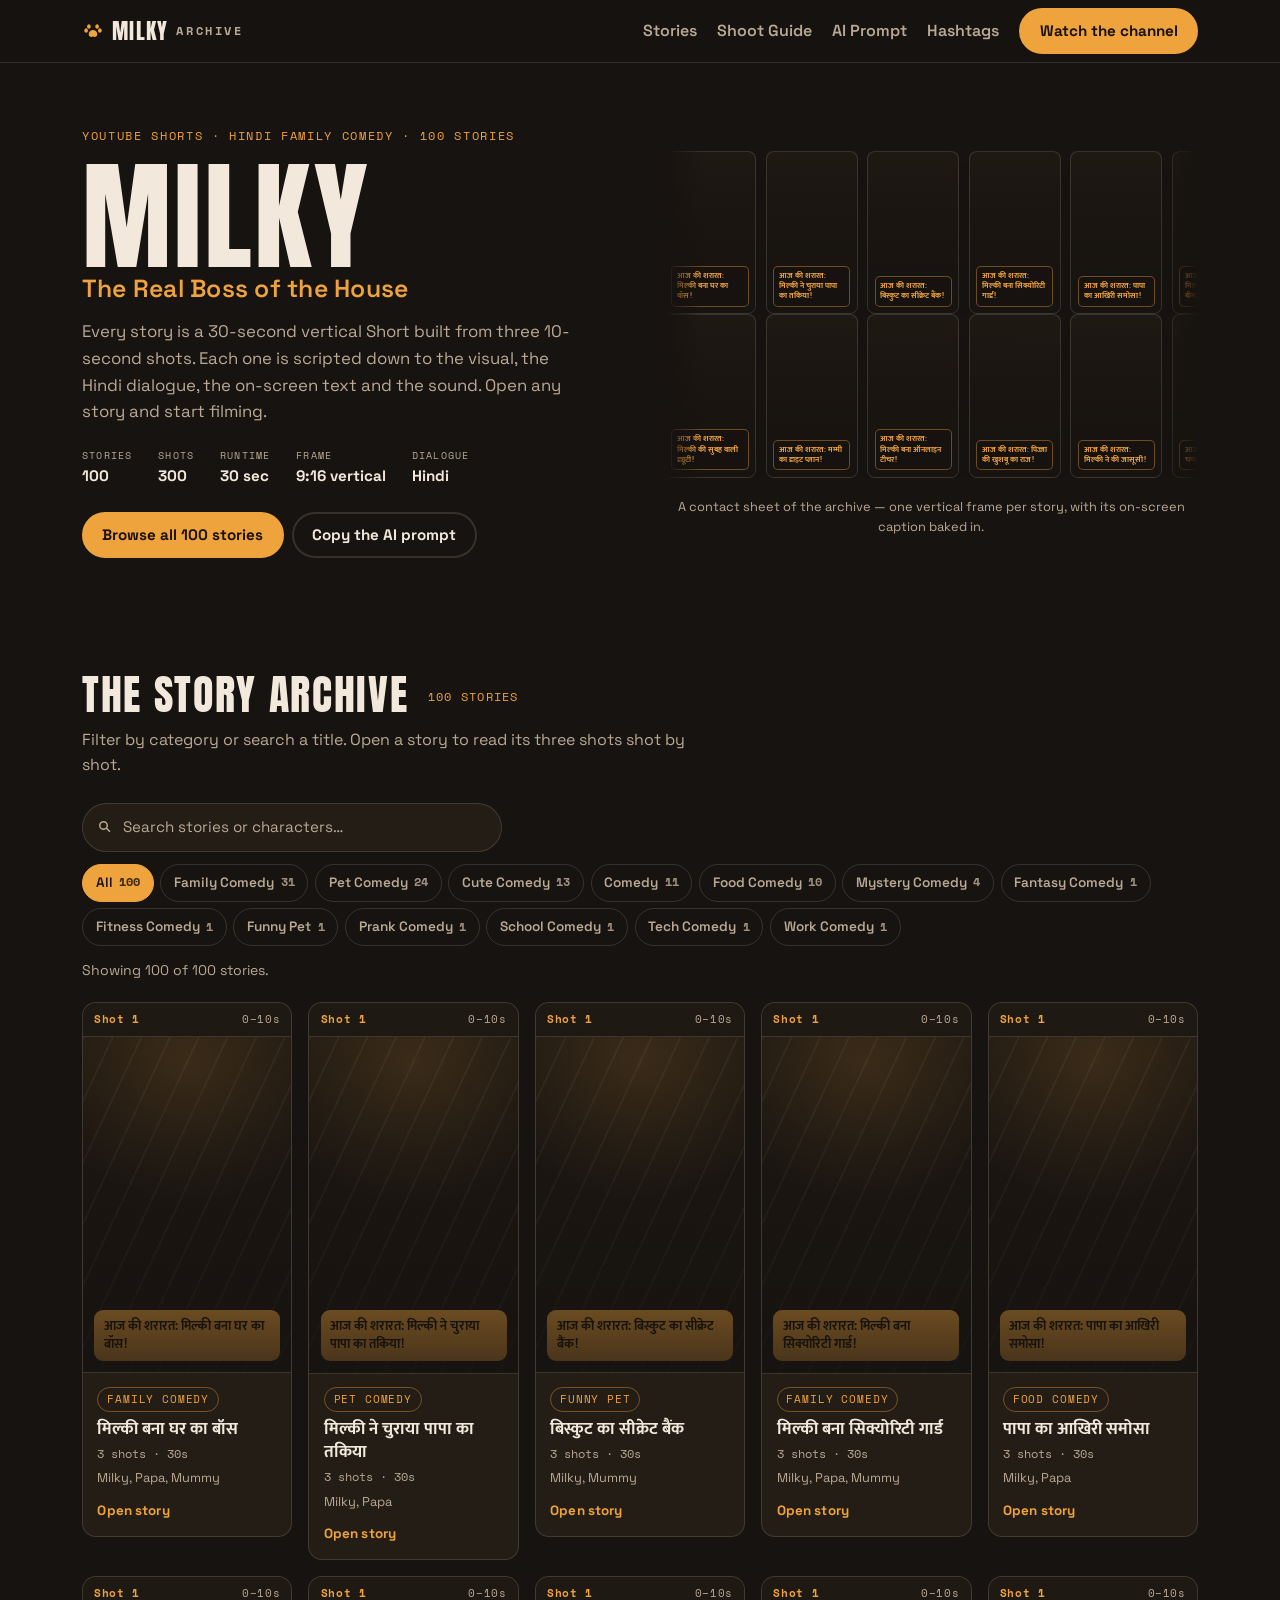
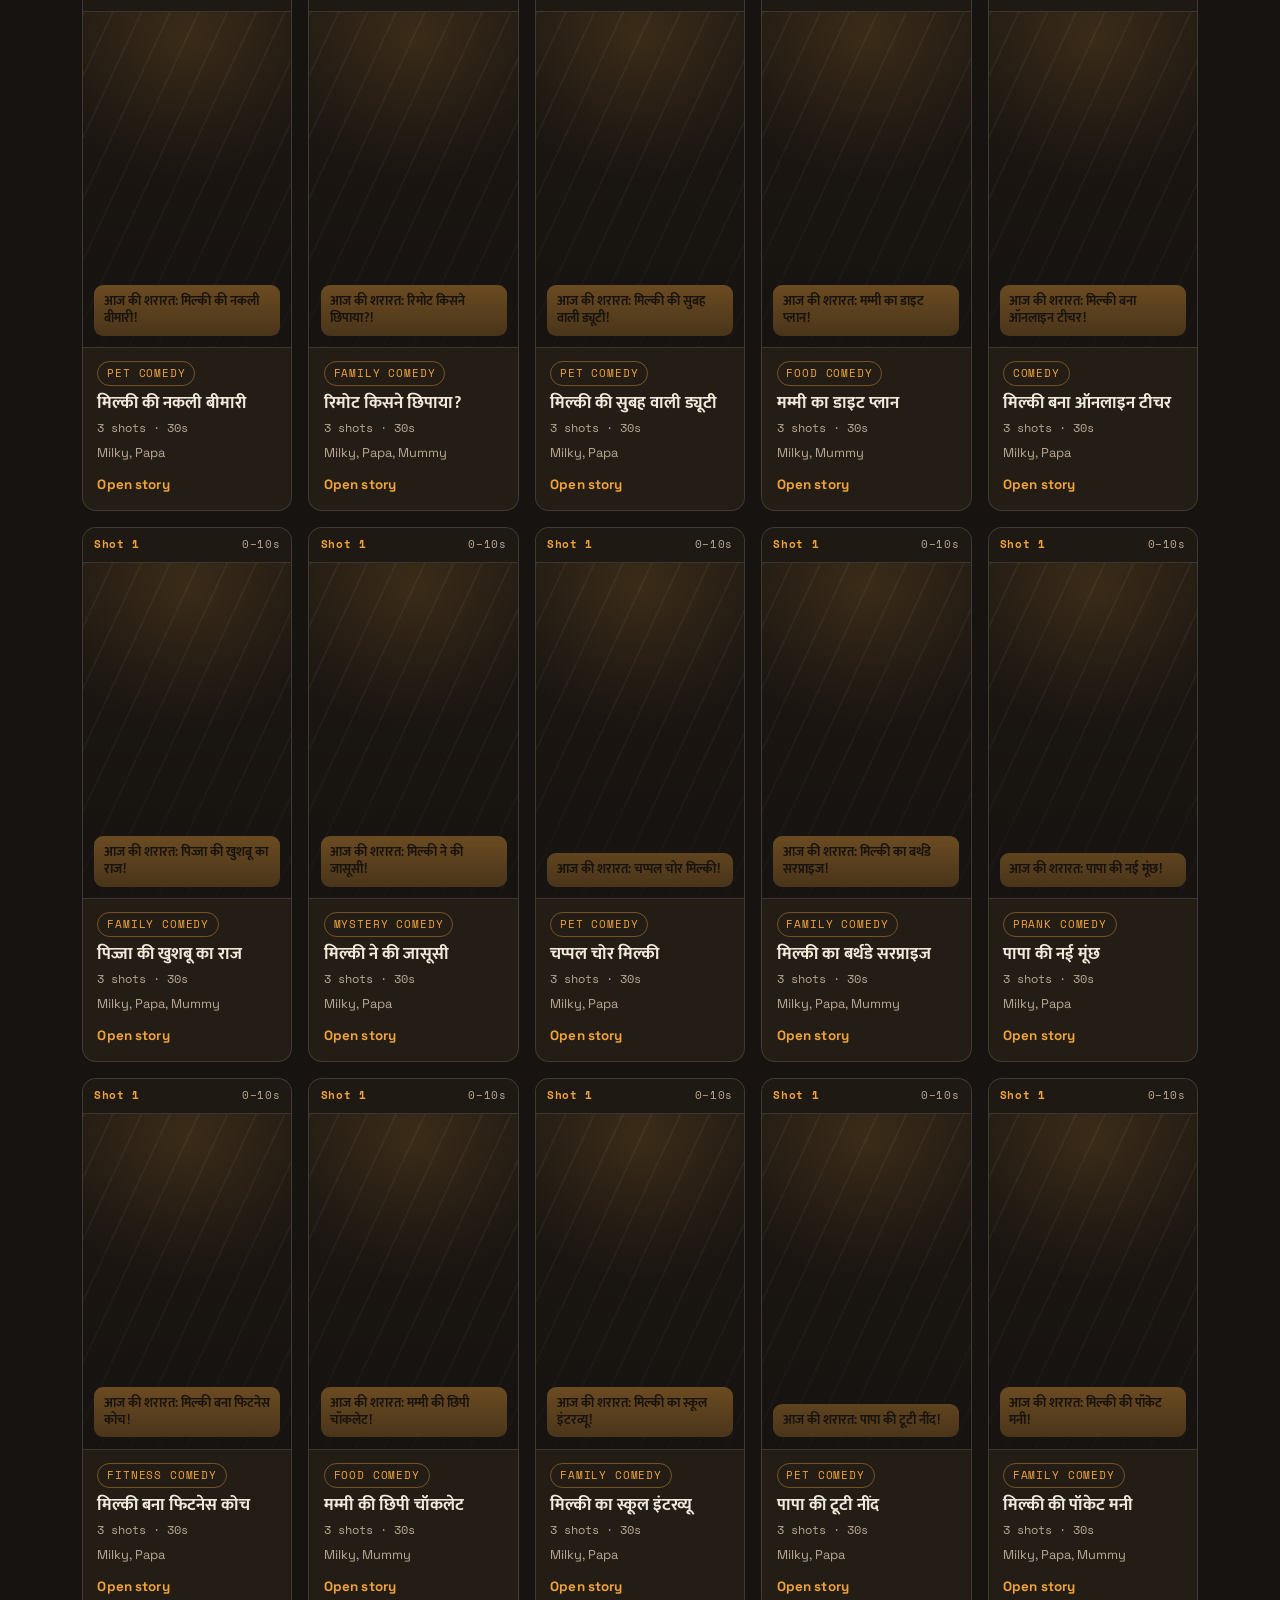
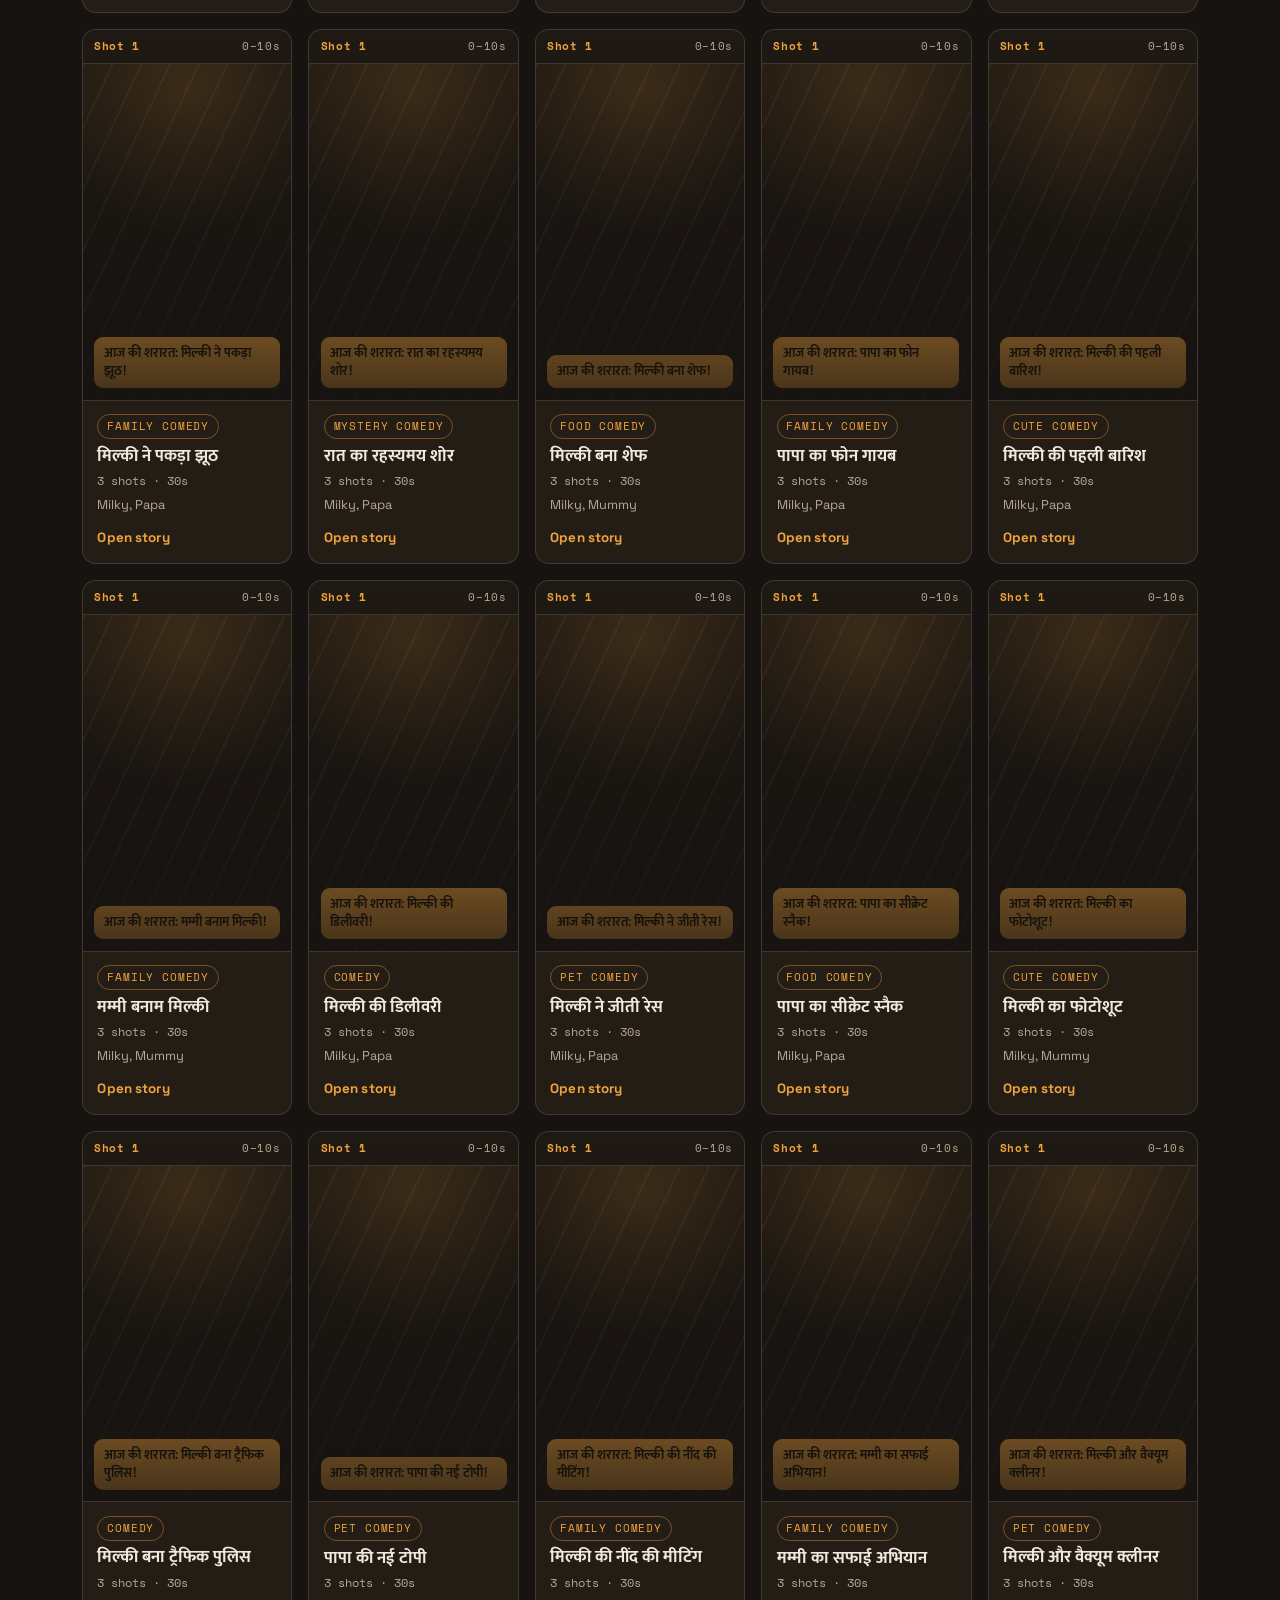
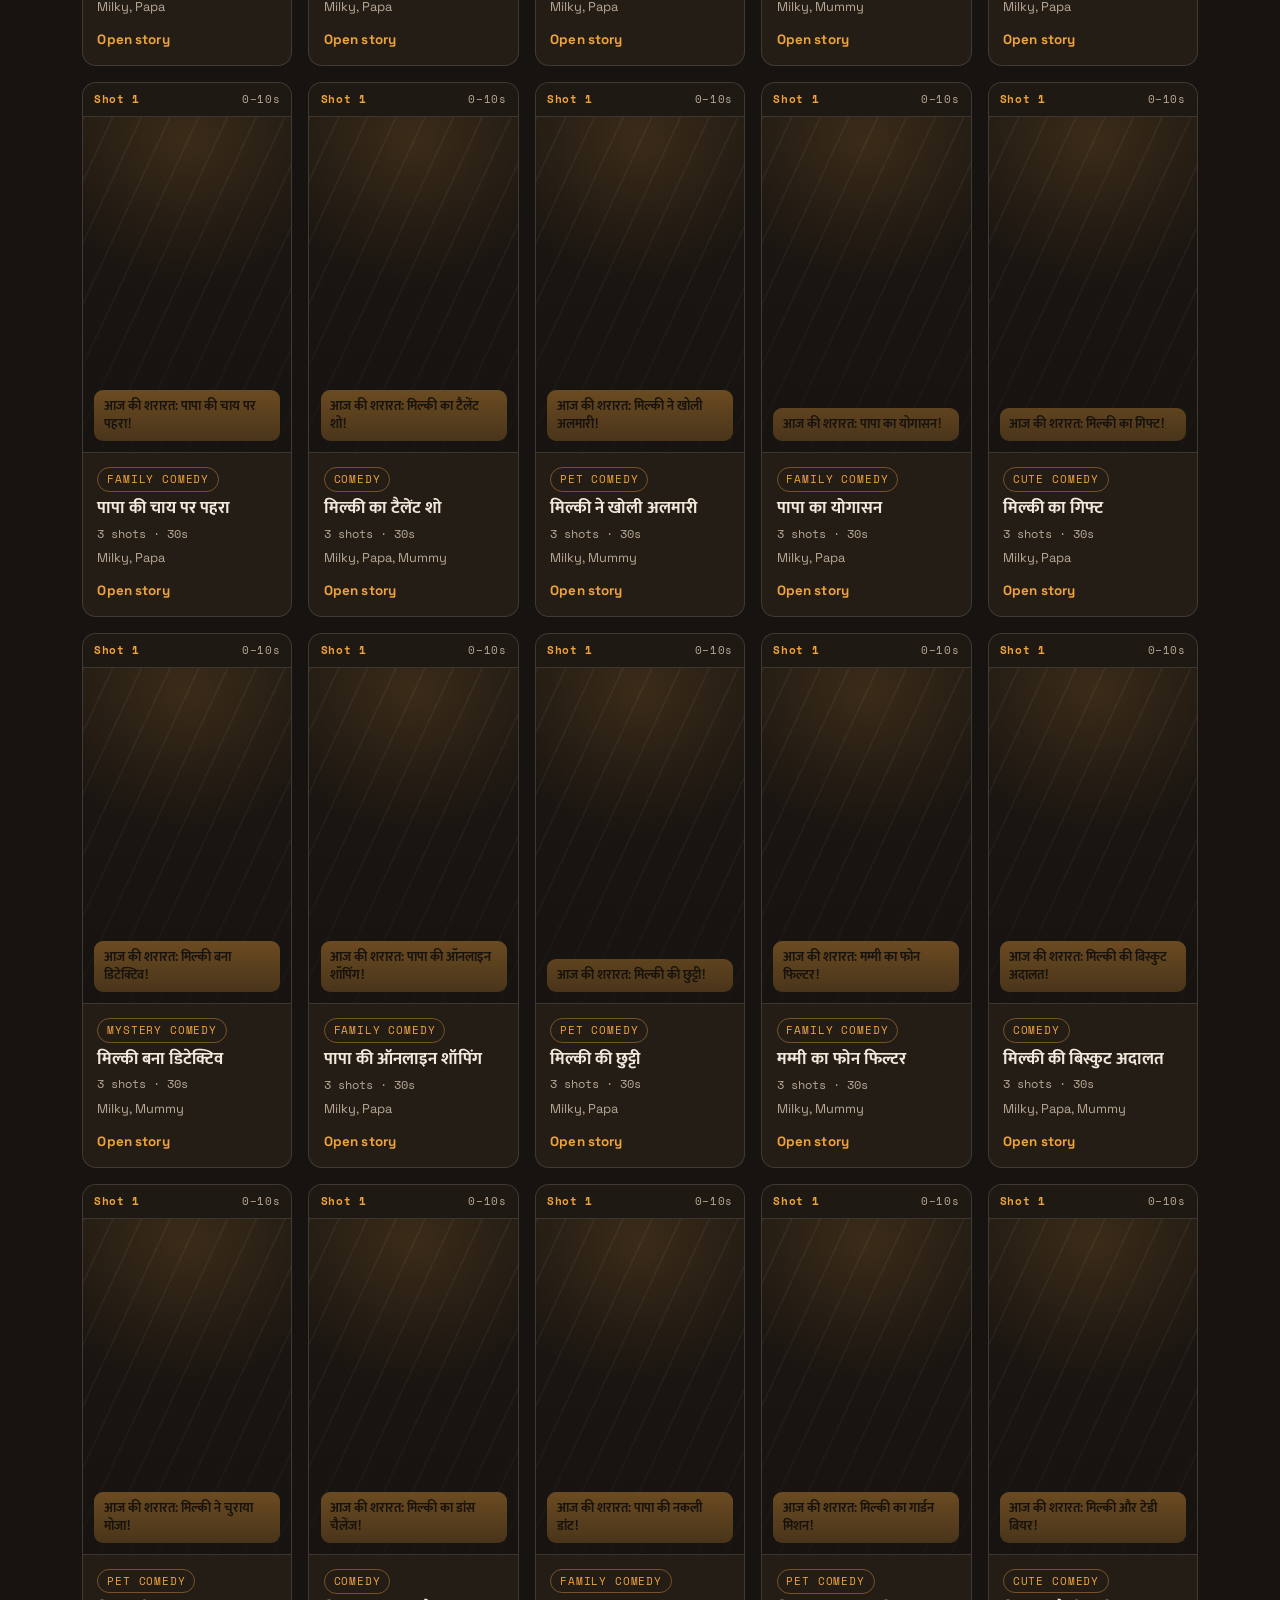
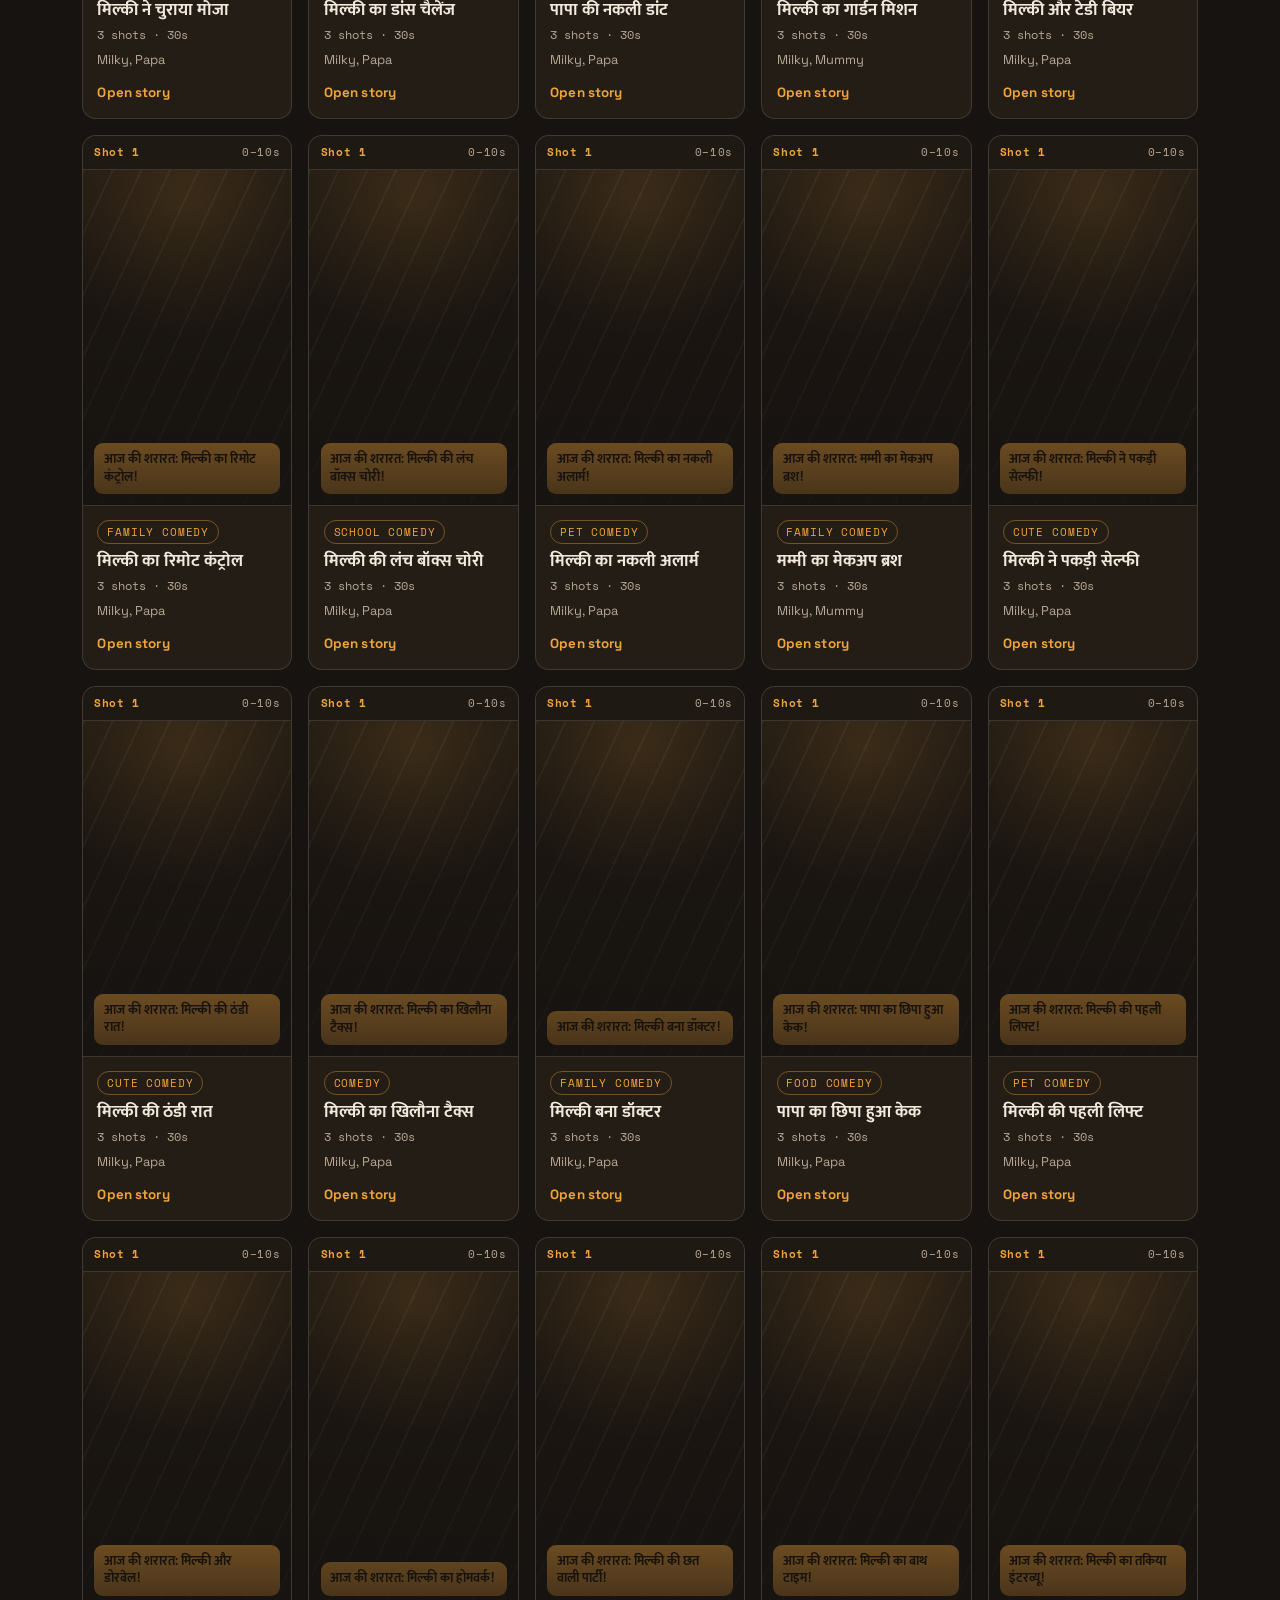
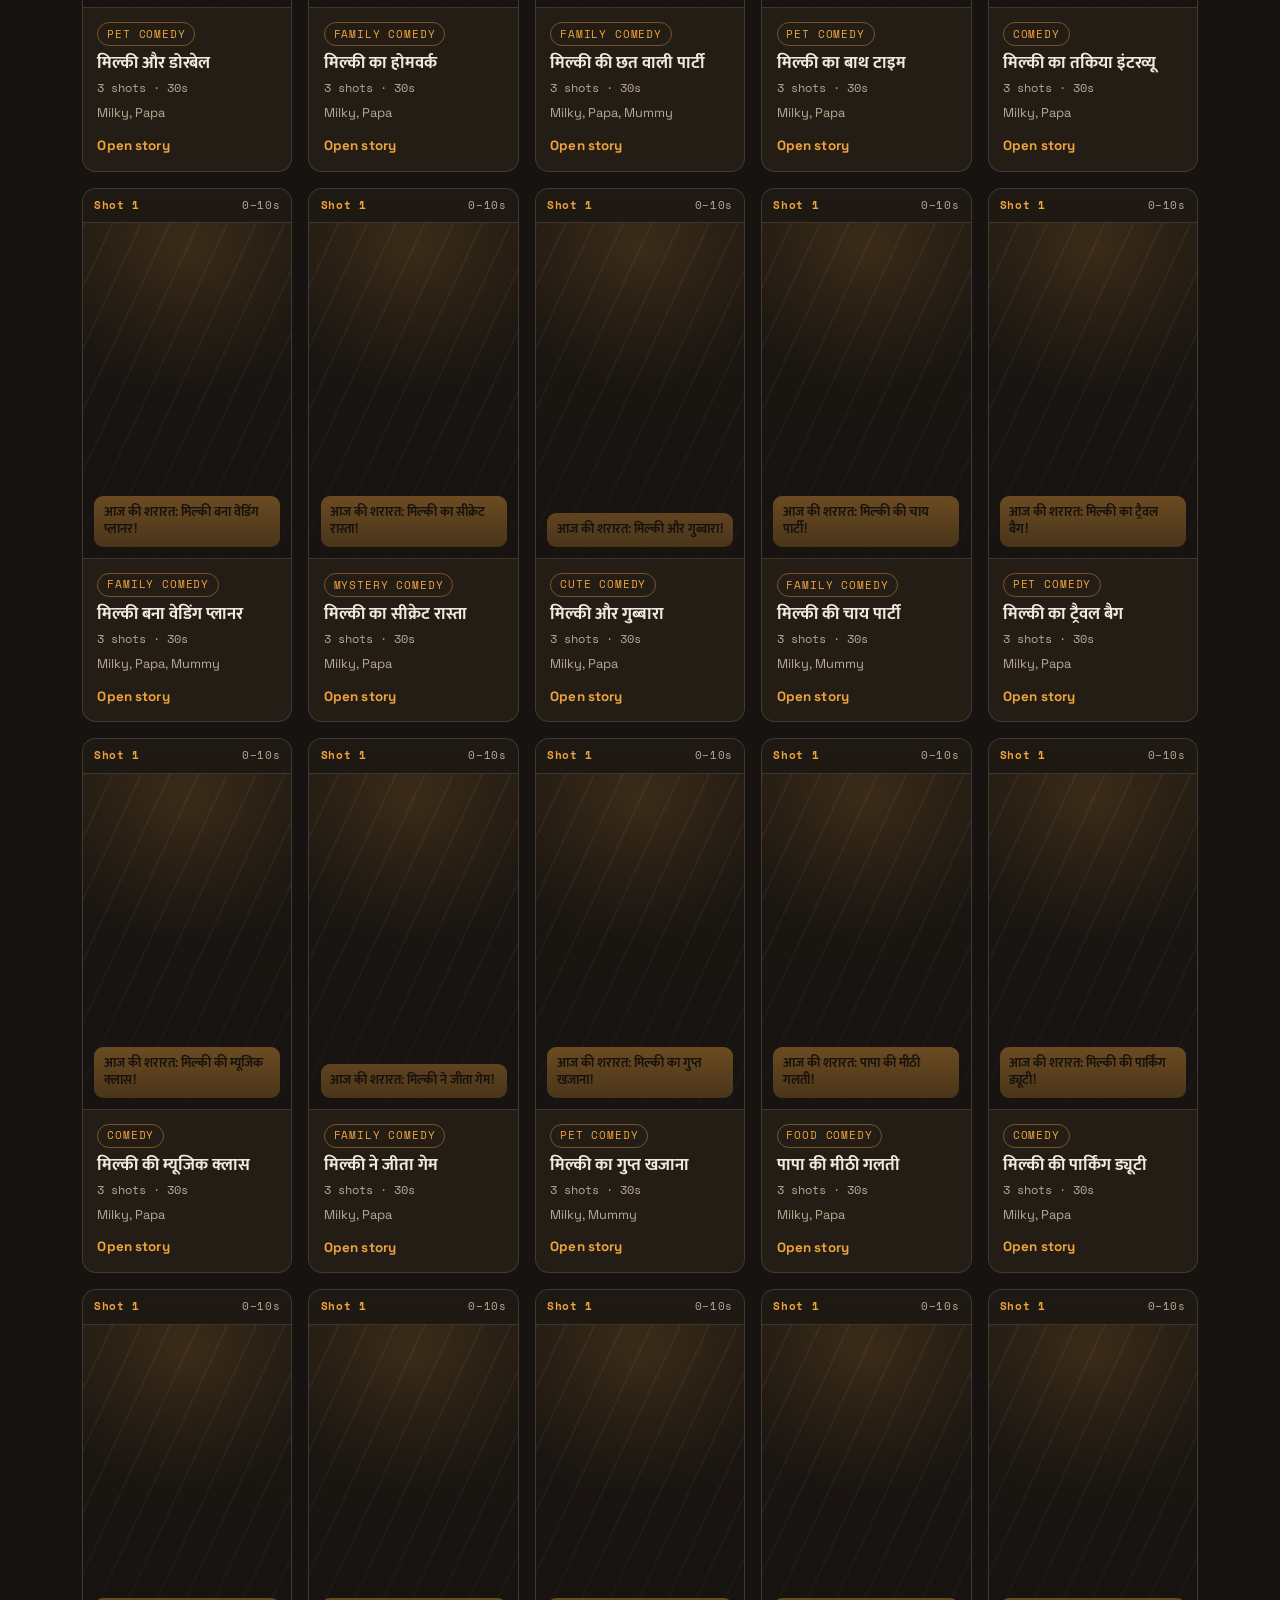
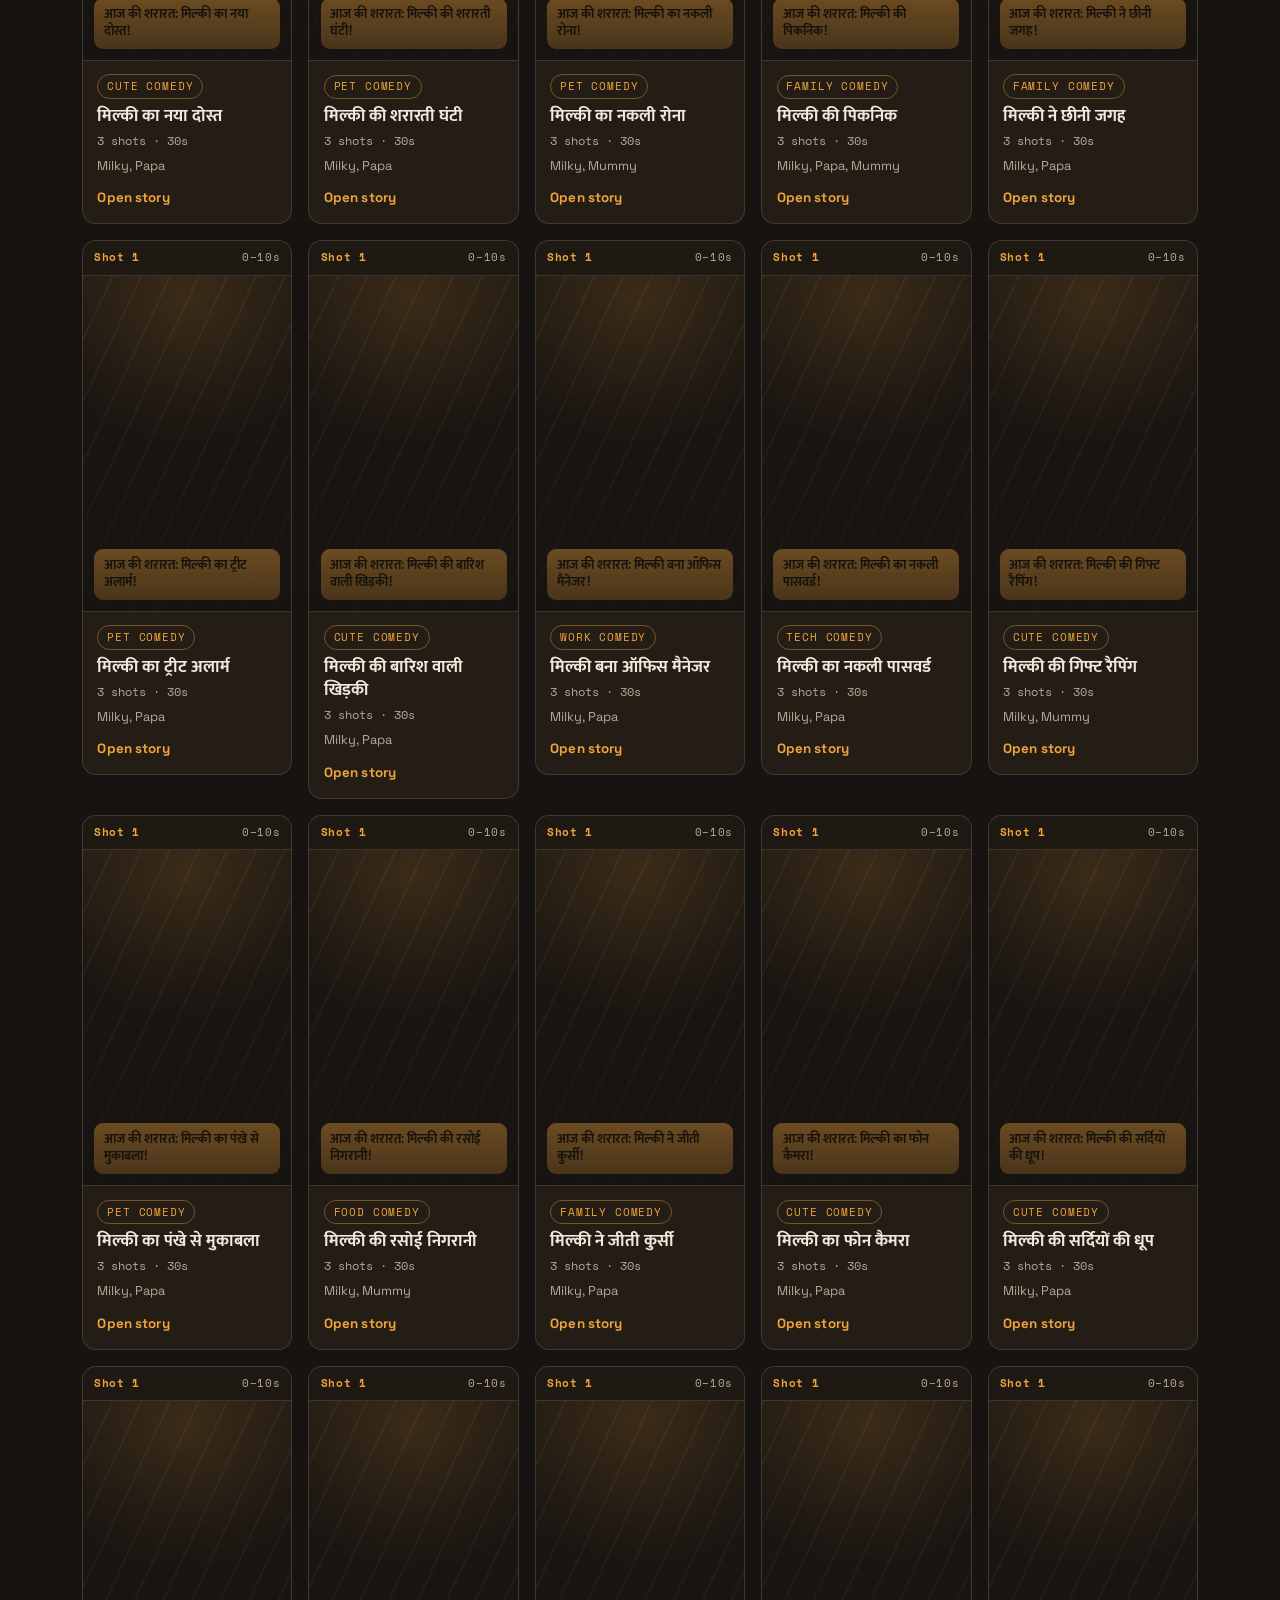
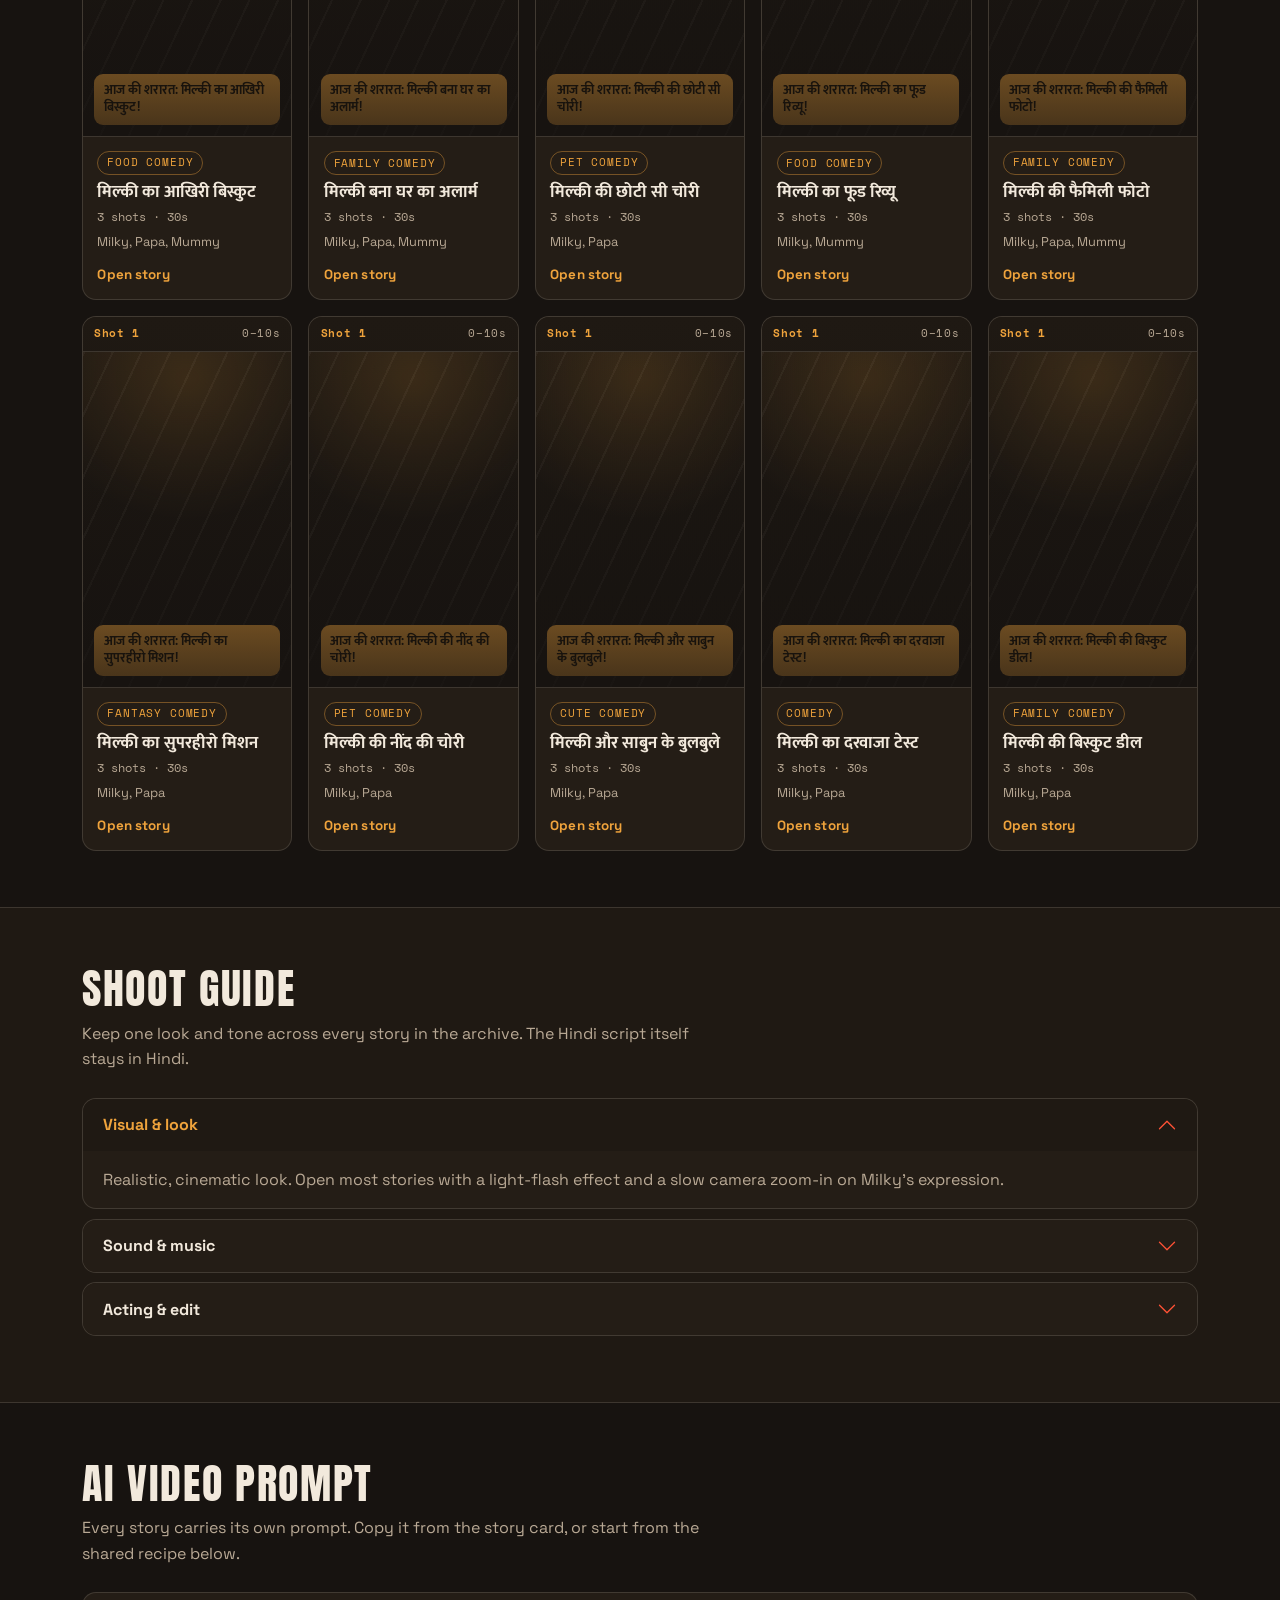
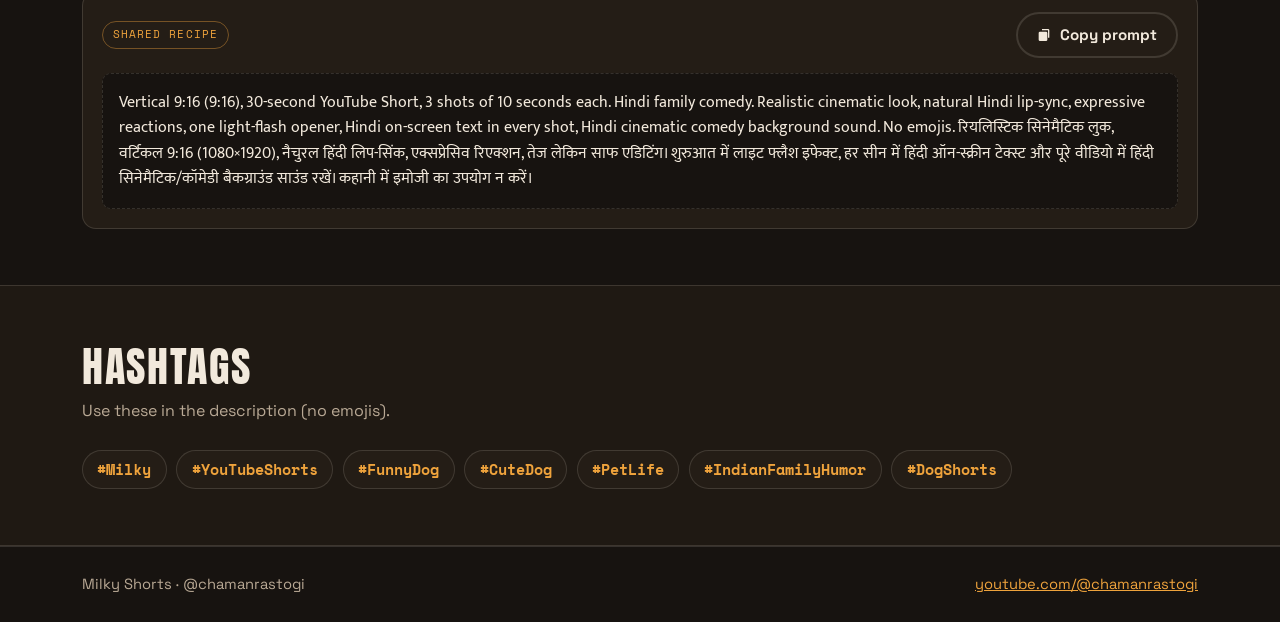
==== index.html @ 0f777126 "start project" ====
<!doctype html>
<html lang="en" data-bs-theme="dark">
<head>
  <meta charset="utf-8">
  <meta name="viewport" content="width=device-width, initial-scale=1">
  <title>Milky — 100 Story Archive | Milky YouTube Shorts</title>
  <meta name="description" content="The full archive of Milky's YouTube Shorts: 100 ready-to-shoot stories, 300 shots. Search the catalogue, filter by category, and open any story for its visual, Hindi dialogue, on-screen text and sound.">

  <link rel="preconnect" href="https://fonts.googleapis.com">
  <link rel="preconnect" href="https://fonts.gstatic.com" crossorigin>
  <link href="https://fonts.googleapis.com/css2?family=Anton&family=Space+Grotesk:wght@400;500;600;700&family=Space+Mono:wght@400;700&family=Mukta:wght@400;600;700;800&display=swap" rel="stylesheet">

  <link href="https://cdn.jsdelivr.net/npm/bootstrap@5.3.3/dist/css/bootstrap.min.css" rel="stylesheet"
        integrity="sha384-QWTKZyjpPEjISv5WaRU9OFeRpok6YctnYmDr5pNlyT2bRjXh0JMhjY6hW+ALEwIH" crossorigin="anonymous">
  <link rel="stylesheet" href="style.css">
</head>
<body>
  <a class="mk-skip" href="#stories">Skip to the stories</a>

  <!-- Nav -->
  <nav class="navbar navbar-expand-md sticky-top mk-nav" aria-label="Main">
    <div class="container">
      <a class="navbar-brand mk-brand" href="#top">
        <svg class="mk-brand__paw" viewBox="0 0 24 24" width="22" height="22" aria-hidden="true" focusable="false">
          <path fill="currentColor" d="M7.5 9.5c1.1 0 2-1.1 2-2.5S8.6 4.5 7.5 4.5s-2 1.1-2 2.5 0.9 2.5 2 2.5Zm9 0c1.1 0 2-1.1 2-2.5s-.9-2.5-2-2.5-2 1.1-2 2.5.9 2.5 2 2.5ZM4.5 14c1.1 0 2-1.1 2-2.5S5.6 9 4.5 9s-2 1.1-2 2.5.9 2.5 2 2.5Zm15 0c1.1 0 2-1.1 2-2.5S20.6 9 19.5 9s-2 1.1-2 2.5.9 2.5 2 2.5ZM12 11c-2.6 0-4.7 2.1-4.7 4.5 0 1.7 1.2 3 2.9 3 .8 0 1.2-.4 1.8-.4s1 .4 1.8.4c1.7 0 2.9-1.3 2.9-3C16.7 13.1 14.6 11 12 11Z"/>
        </svg>
        <span>MILKY</span>
        <span class="mk-brand__sub">Archive</span>
      </a>
      <button class="navbar-toggler" type="button" data-bs-toggle="collapse" data-bs-target="#mkNav"
              aria-controls="mkNav" aria-expanded="false" aria-label="Toggle navigation">
        <span class="navbar-toggler-icon"></span>
      </button>
      <div class="collapse navbar-collapse" id="mkNav">
        <ul class="navbar-nav ms-auto align-items-md-center gap-md-1">
          <li class="nav-item"><a class="nav-link" href="#stories">Stories</a></li>
          <li class="nav-item"><a class="nav-link" href="#guide">Shoot Guide</a></li>
          <li class="nav-item"><a class="nav-link" href="#prompt">AI Prompt</a></li>
          <li class="nav-item"><a class="nav-link" href="#tags">Hashtags</a></li>
          <li class="nav-item"><a class="btn btn-sm mk-btn ms-md-2" href="https://www.youtube.com/@chamanrastogi" target="_blank" rel="noopener">Watch the channel</a></li>
        </ul>
      </div>
    </div>
  </nav>

  <span id="top"></span>

  <!-- Hero -->
  <header class="mk-hero">
    <div class="container">
      <div class="row align-items-center g-4 g-lg-5">
        <div class="col-lg-6">
          <p class="mk-eyebrow">YouTube Shorts · Hindi Family Comedy · 100 Stories</p>
          <h1 class="mk-title">
            <span class="mk-title__word">MILKY</span>
            <span class="mk-title__tag">The Real Boss of the House</span>
          </h1>
          <p class="mk-lede">
            Every story is a 30-second vertical Short built from three 10-second shots.
            Each one is scripted down to the visual, the Hindi dialogue, the on-screen
            text and the sound. Open any story and start filming.
          </p>
          <ul class="mk-specs">
            <li><span>Stories</span>100</li>
            <li><span>Shots</span>300</li>
            <li><span>Runtime</span>30 sec</li>
            <li><span>Frame</span>9:16 vertical</li>
            <li><span>Dialogue</span>Hindi</li>
          </ul>
          <div class="d-flex flex-wrap gap-2 mt-4">
            <a class="btn mk-btn" href="#stories">Browse all 100 stories</a>
            <a class="btn mk-btn mk-btn--ghost" href="#prompt">Copy the AI prompt</a>
          </div>
        </div>

        <div class="col-lg-6">
          <div class="mk-wall" aria-hidden="true">
            <div class="mk-wall__rows" id="mkWall"></div>
          </div>
          <p class="mk-wall__hint">A contact sheet of the archive — one vertical frame per story, with its on-screen caption baked in.</p>
        </div>
      </div>
    </div>
  </header>

  <main>
    <!-- Stories -->
    <section id="stories" class="mk-section" aria-labelledby="stories-title">
      <div class="container">
        <div class="mk-section__head">
          <h2 id="stories-title" class="mk-h2">The Story Archive <span class="mk-count" id="mkTotal">100 stories</span></h2>
          <p class="mk-section__sub">Filter by category or search a title. Open a story to read its three shots shot by shot.</p>
        </div>

        <div class="mk-toolbar">
          <div class="mk-search">
            <svg class="mk-search__icon" viewBox="0 0 24 24" width="18" height="18" aria-hidden="true" focusable="false">
              <path fill="currentColor" d="M10 4a6 6 0 1 0 3.6 10.8l4.3 4.3 1.4-1.4-4.3-4.3A6 6 0 0 0 10 4Zm0 2a4 4 0 1 1 0 8 4 4 0 0 1 0-8Z"/>
            </svg>
            <label class="visually-hidden" for="mkSearch">Search stories or characters</label>
            <input id="mkSearch" class="mk-search__input" type="search" autocomplete="off"
                   placeholder="Search stories or characters…">
          </div>
          <div class="mk-filters" id="mkFilters" role="group" aria-label="Filter by category"></div>
        </div>

        <p class="mk-results" id="mkResults" role="status" aria-live="polite"></p>

        <div class="mk-grid" id="mkGrid"></div>

        <div class="mk-empty" id="mkEmpty" hidden>
          <p class="mk-empty__title">No stories match that search.</p>
          <p class="mk-empty__body">Try another word, or clear the filters to see all 100 stories.</p>
          <button class="btn mk-btn mk-btn--ghost" type="button" data-clear>Clear filters</button>
        </div>
      </div>
    </section>

    <!-- Shoot guide -->
    <section id="guide" class="mk-section mk-section--alt" aria-labelledby="guide-title">
      <div class="container">
        <div class="mk-section__head">
          <h2 id="guide-title" class="mk-h2">Shoot Guide</h2>
          <p class="mk-section__sub">Keep one look and tone across every story in the archive. The Hindi script itself stays in Hindi.</p>
        </div>
        <div class="accordion mk-accordion" id="mkGuide">
          <div class="accordion-item">
            <h3 class="accordion-header">
              <button class="accordion-button" type="button" data-bs-toggle="collapse" data-bs-target="#g1"
                      aria-expanded="true" aria-controls="g1">Visual &amp; look</button>
            </h3>
            <div id="g1" class="accordion-collapse collapse show" data-bs-parent="#mkGuide">
              <div class="accordion-body">Realistic, cinematic look. Open most stories with a light-flash effect and a slow camera zoom-in on Milky's expression.</div>
            </div>
          </div>
          <div class="accordion-item">
            <h3 class="accordion-header">
              <button class="accordion-button collapsed" type="button" data-bs-toggle="collapse" data-bs-target="#g2"
                      aria-expanded="false" aria-controls="g2">Sound &amp; music</button>
            </h3>
            <div id="g2" class="accordion-collapse collapse" data-bs-parent="#mkGuide">
              <div class="accordion-body">Natural Hindi lip-sync with a Hindi comedy background track throughout. Keep the mix clean and fast.</div>
            </div>
          </div>
          <div class="accordion-item">
            <h3 class="accordion-header">
              <button class="accordion-button collapsed" type="button" data-bs-toggle="collapse" data-bs-target="#g3"
                      aria-expanded="false" aria-controls="g3">Acting &amp; edit</button>
            </h3>
            <div id="g3" class="accordion-collapse collapse" data-bs-parent="#mkGuide">
              <div class="accordion-body">Milky carries the comedy through body language and reaction, not long lines. Vertical 9:16 at 1080×1920. No emojis on screen.</div>
            </div>
          </div>
        </div>
      </div>
    </section>

    <!-- AI prompt -->
    <section id="prompt" class="mk-section" aria-labelledby="prompt-title">
      <div class="container">
        <div class="mk-section__head">
          <h2 id="prompt-title" class="mk-h2">AI Video Prompt</h2>
          <p class="mk-section__sub">Every story carries its own prompt. Copy it from the story card, or start from the shared recipe below.</p>
        </div>
        <div class="mk-prompt">
          <div class="mk-prompt__head">
            <span class="mk-prompt__badge">Shared recipe</span>
            <button class="btn mk-btn mk-btn--ghost mk-copy" type="button" data-copy="mkSharedPrompt">
              <svg viewBox="0 0 24 24" width="16" height="16" aria-hidden="true" focusable="false">
                <path fill="currentColor" d="M9 3h9a2 2 0 0 1 2 2v11h-2V5H9V3ZM6 7h9a2 2 0 0 1 2 2v10a2 2 0 0 1-2 2H6a2 2 0 0 1-2-2V9a2 2 0 0 1 2-2Z"/>
              </svg>
              Copy prompt
            </button>
          </div>
          <p id="mkSharedPrompt" class="mk-prompt__text" lang="hi" data-shared-prompt>Loading the shared recipe…</p>
        </div>
      </div>
    </section>

    <!-- Tags -->
    <section id="tags" class="mk-section mk-section--alt" aria-labelledby="tags-title">
      <div class="container">
        <div class="mk-section__head">
          <h2 id="tags-title" class="mk-h2">Hashtags</h2>
          <p class="mk-section__sub">Use these in the description (no emojis).</p>
        </div>
        <ul class="mk-tags">
          <li>#Milky</li>
          <li>#YouTubeShorts</li>
          <li>#FunnyDog</li>
          <li>#CuteDog</li>
          <li>#PetLife</li>
          <li>#IndianFamilyHumor</li>
          <li>#DogShorts</li>
        </ul>
      </div>
    </section>
  </main>

  <footer class="mk-footer">
    <div class="container d-flex flex-wrap justify-content-between align-items-center gap-3">
      <p class="mb-0">Milky Shorts · @chamanrastogi</p>
      <a class="mk-footer__link" href="https://www.youtube.com/@chamanrastogi" target="_blank" rel="noopener">youtube.com/@chamanrastogi</a>
    </div>
  </footer>

  <script src="stories-data.js"></script>
  <script src="https://cdn.jsdelivr.net/npm/bootstrap@5.3.3/dist/js/bootstrap.bundle.min.js"
          integrity="sha384-YvpcrYf0tY3lHB60NNkmXc5s9fDVZLESaAA55NDzOxhy9GkcIdslK1eN7N6jIeHz" crossorigin="anonymous"></script>
  <script>
  (function () {
    'use strict';

    function num(v, d) { return typeof v === 'number' && v > 0 ? v : d; }

    var DATA  = window.MILKY_DATA || { ideas: [], format: {} };
    var IDEAS = Array.isArray(DATA.ideas) ? DATA.ideas : [];
    var FMT   = DATA.format || {};
    var SCENE_DUR = num(FMT.scene_duration_seconds, 10);

    var gridEl    = document.getElementById('mkGrid');
    var filtersEl = document.getElementById('mkFilters');
    var resultsEl = document.getElementById('mkResults');
    var emptyEl   = document.getElementById('mkEmpty');
    var searchEl  = document.getElementById('mkSearch');
    var totalEl   = document.getElementById('mkTotal');
    var wallEl    = document.getElementById('mkWall');

    var state = { cat: 'all', query: '' };

    function esc(s) {
      return String(s == null ? '' : s)
        .replace(/&/g, '&amp;').replace(/</g, '&lt;').replace(/>/g, '&gt;')
        .replace(/"/g, '&quot;').replace(/'/g, '&#39;');
    }
    function shotTime(i) {
      var a = i * SCENE_DUR, b = a + SCENE_DUR;
      return a + '–' + b + 's';
    }

    // ---- The 9:16 "shot frame" (the archive's repeating unit) --------------
    // A real dog photo stands in for the shot; if it fails the gradient shows.
    function frameImage(seed, w, h) {
      return 'https://loremflickr.com/' + w + '/' + h + '/dog,puppy?lock=' + (seed + 1);
    }
    function frameHTML(scene, i, label, seed) {
      var cap = scene && scene.screen_text ? scene.screen_text : '';
      return '<span class="mk-frame" role="img" aria-label="' + esc(label) + '">' +
               '<span class="mk-frame__bar">' +
                 '<span class="mk-frame__no">Shot ' + (i + 1) + '</span>' +
                 '<span class="mk-frame__tc">' + shotTime(i) + '</span>' +
               '</span>' +
               '<span class="mk-frame__stage">' +
                 '<img class="mk-frame__img" src="' + frameImage(seed, 480, 854) + '" alt="" ' +
                     'loading="lazy" decoding="async" referrerpolicy="no-referrer" onerror="this.remove()">' +
                 '<span class="mk-frame__caption" lang="hi">' + esc(cap) + '</span>' +
               '</span>' +
             '</span>';
    }

    // A shot as plain text, for the per-shot "Copy shot" button
    function shotText(idea, scene, i) {
      var lines = [];
      lines.push(idea.title + ' - Shot ' + (i + 1) + ' (' + shotTime(i) + ')');
      lines.push('');
      lines.push('On-screen text: ' + (scene.screen_text || ''));
      lines.push('Visual: ' + (scene.visual || ''));
      lines.push('Dialogue:');
      (scene.dialogues || []).forEach(function (d) { lines.push('  ' + d.speaker + ': ' + d.line); });
      lines.push('Sound: ' + (scene.background_sound || ''));
      return lines.join('\n');
    }

    // ---- Story card --------------------------------------------------------
    function sceneHTML(scene, i, story) {
      var seed = story.id * 3 + i;
      var shotId = 'mk-shot-' + story.id + '-' + (i + 1);
      var out = '<div class="mk-shot">';
      out += '<div class="mk-shot__frame">' +
               frameHTML(scene, i, 'Shot ' + (i + 1) + ' of ' + story.title + ': ' + scene.screen_text, seed) +
             '</div>';
      out += '<div class="mk-shot__body">';
      out += '<div class="mk-shot__head">';
      out += '<h4 class="mk-shot__title">Shot ' + (i + 1) + ' <span class="mk-shot__tc">· ' + shotTime(i) + '</span></h4>';
      out += '<button class="btn mk-btn mk-btn--ghost mk-copy mk-copy--sm" type="button" data-copy="' + shotId + '">Copy shot</button>';
      out += '</div>';
      out += '<pre class="mk-copytext" id="' + shotId + '" hidden>' + esc(shotText(story, scene, i)) + '</pre>';
      out += '<p class="mk-label">Visual</p>';
      out += '<p class="mk-shot__visual" lang="hi">' + esc(scene.visual) + '</p>';
      out += '<p class="mk-label">Dialogue</p>';
      out += '<ul class="mk-lines">';
      (scene.dialogues || []).forEach(function (d) {
        out += '<li><span class="mk-who" lang="hi">' + esc(d.speaker) + '</span>' +
                     '<span class="mk-say" lang="hi">' + esc(d.line) + '</span></li>';
      });
      out += '</ul>';
      out += '<p class="mk-label">Sound</p>';
      out += '<p class="mk-sfx" lang="hi">' + esc(scene.background_sound) + '</p>';
      out += '</div></div>';
      return out;
    }

    function storyHTML(idea) {
      var scenes = idea.scenes || [];
      var s0 = scenes[0] || { screen_text: '' };
      var chars = (idea.characters || []).join(', ');
      var id = idea.id;

      var out = '<article class="mk-story" data-id="' + id + '">';
      out += '<button class="mk-story__summary" type="button" aria-expanded="false" aria-controls="mk-panel-' + id + '">';
      out += frameHTML(s0, 0, 'Story frame for ' + idea.title + ': ' + s0.screen_text, id * 3);
      out += '<span class="mk-story__info">';
      out += '<span class="mk-chip">' + esc(idea.category) + '</span>';
      out += '<span class="mk-story__title" lang="hi">' + esc(idea.title) + '</span>';
      out += '<span class="mk-story__meta">' + (idea.scene_count || scenes.length || 3) + ' shots · ' +
               (idea.duration_seconds || 30) + 's</span>';
      out += '<span class="mk-story__chars">' + esc(chars) + '</span>';
      out += '</span>';
      out += '<span class="mk-story__cue">' +
               '<span class="mk-cue-open">Open story</span>' +
               '<span class="mk-cue-close">Close story</span>' +
             '</span>';
      out += '</button>';

      out += '<div class="mk-story__panel" id="mk-panel-' + id + '" hidden>';
      out += '<div class="mk-scenes">';
      scenes.forEach(function (sc, i) { out += sceneHTML(sc, i, idea); });
      out += '</div>';
      if (idea.video_instructions) {
        out += '<div class="mk-story__prompt">';
        out += '<div class="mk-story__prompt-head">';
        out += '<p class="mk-label">AI video prompt</p>';
        out += '<button class="btn mk-btn mk-btn--ghost mk-copy" type="button" data-copy="mk-prompt-' + id + '">Copy prompt</button>';
        out += '</div>';
        out += '<p class="mk-prompt__text" id="mk-prompt-' + id + '" lang="hi">' + esc(idea.video_instructions) + '</p>';
        out += '</div>';
      }
      out += '</div>';
      out += '</article>';
      return out;
    }

    // ---- Filters -----------------------------------------------------------
    function renderFilters() {
      var counts = {};
      IDEAS.forEach(function (it) { counts[it.category] = (counts[it.category] || 0) + 1; });
      var cats = Object.keys(counts).sort(function (a, b) {
        return counts[b] - counts[a] || a.localeCompare(b);
      });
      var html = chip('all', 'All', IDEAS.length, true);
      cats.forEach(function (c) { html += chip(c, c, counts[c], false); });
      filtersEl.innerHTML = html;
    }
    function chip(value, label, n, active) {
      return '<button class="mk-fchip' + (active ? ' is-active' : '') + '" type="button" ' +
             'data-cat="' + esc(value) + '" aria-pressed="' + (active ? 'true' : 'false') + '">' +
             esc(label) + ' <span class="mk-fchip__n">' + n + '</span></button>';
    }

    // ---- Apply search + category filter ------------------------------------
    function apply() {
      var q = state.query.trim().toLowerCase();
      var html = '';
      var shown = 0;

      IDEAS.forEach(function (it) {
        if (state.cat !== 'all' && it.category !== state.cat) return;
        if (q) {
          var hay = (it.title + ' ' + (it.characters || []).join(' ') + ' ' + it.category).toLowerCase();
          if (hay.indexOf(q) === -1) return;
        }
        html += storyHTML(it);
        shown++;
      });

      gridEl.innerHTML = html;
      emptyEl.hidden = shown !== 0;

      var noun = shown === 1 ? 'story' : 'stories';
      resultsEl.textContent = 'Showing ' + shown + ' of ' + IDEAS.length + ' ' + noun +
        (state.cat === 'all' ? '' : ' in ' + state.cat) + (q ? ' matching “' + state.query.trim() + '”' : '') + '.';
    }

    // ---- Hero contact sheet -------------------------------------------------
    function renderWall() {
      var picks = IDEAS.slice(0, 14);
      function row(picks, dir) {
        var items = picks.map(function (it) {
          var s0 = (it.scenes && it.scenes[0]) || { screen_text: '' };
          return '<span class="mk-mini">' +
                   '<img class="mk-mini__img" src="' + frameImage(it.id, 240, 427) + '" alt="" ' +
                       'loading="lazy" decoding="async" referrerpolicy="no-referrer" onerror="this.remove()">' +
                   '<span class="mk-mini__cap" lang="hi">' + esc(s0.screen_text) + '</span>' +
                 '</span>';
        }).join('');
        return '<div class="mk-wall__row ' + dir + '"><div class="mk-wall__track">' + items + items + '</div></div>';
      }
      wallEl.innerHTML = row(picks.slice(0, 7), 'is-left') + row(picks.slice(7, 14), 'is-right');
    }

    // ---- Shared prompt ------------------------------------------------------
    function renderSharedPrompt() {
      var el = document.querySelector('[data-shared-prompt]');
      if (!el) return;
      var f = FMT;
      var recipe = [
        'Vertical 9:16 (' + (f.aspect_ratio || '9:16') + '), ' + (f.duration_seconds || 30) + '-second YouTube Short,',
        (f.scene_count || 3) + ' shots of ' + (f.scene_duration_seconds || 10) + ' seconds each.',
        (f.style || 'Hindi family comedy') + '. Realistic cinematic look, natural Hindi lip-sync,',
        'expressive reactions, one light-flash opener, Hindi on-screen text in every shot,',
        'Hindi cinematic comedy background sound. No emojis.'
      ].join(' ');
      var first = IDEAS[0] && IDEAS[0].video_instructions ? IDEAS[0].video_instructions : '';
      el.textContent = recipe + (first ? ' ' + first : '');
    }

    // ---- Copy + disclosure + filter events ---------------------------------
    document.addEventListener('click', function (e) {
      var copy = e.target.closest('[data-copy]');
      if (copy) {
        var target = document.getElementById(copy.getAttribute('data-copy'));
        if (!target) return;
        var text = target.textContent.trim();
        var label = copy.textContent;
        var finish = function (msg) {
          copy.textContent = msg;
          copy.disabled = true;
          window.setTimeout(function () { copy.textContent = label; copy.disabled = false; }, 1800);
        };
        if (navigator.clipboard && navigator.clipboard.writeText) {
          navigator.clipboard.writeText(text).then(function () { finish('Copied'); },
                                                    function () { finish('Copy failed'); });
        } else {
          finish('Copied');
        }
        return;
      }

      var fchip = e.target.closest('.mk-fchip');
      if (fchip) {
        state.cat = fchip.getAttribute('data-cat');
        Array.prototype.forEach.call(filtersEl.querySelectorAll('.mk-fchip'), function (b) {
          var on = b === fchip;
          b.classList.toggle('is-active', on);
          b.setAttribute('aria-pressed', on ? 'true' : 'false');
        });
        apply();
        return;
      }

      var clear = e.target.closest('[data-clear]');
      if (clear) {
        state.cat = 'all';
        state.query = '';
        if (searchEl) searchEl.value = '';
        Array.prototype.forEach.call(filtersEl.querySelectorAll('.mk-fchip'), function (b) {
          var on = b.getAttribute('data-cat') === 'all';
          b.classList.toggle('is-active', on);
          b.setAttribute('aria-pressed', on ? 'true' : 'false');
        });
        apply();
        return;
      }

      var summary = e.target.closest('.mk-story__summary');
      if (summary) {
        var panel = document.getElementById(summary.getAttribute('aria-controls'));
        var open = summary.getAttribute('aria-expanded') === 'true';
        summary.setAttribute('aria-expanded', open ? 'false' : 'true');
        if (panel) panel.hidden = open;
        var card = summary.closest('.mk-story');
        if (card) card.classList.toggle('is-open', !open);
      }
    });

    if (searchEl) {
      searchEl.addEventListener('input', function () {
        state.query = searchEl.value;
        apply();
      });
    }

    // ---- Boot ---------------------------------------------------------------
    if (totalEl) totalEl.textContent = IDEAS.length + ' stories';
    renderFilters();
    renderWall();
    renderSharedPrompt();
    apply();
  })();
  </script>
</body>
</html>
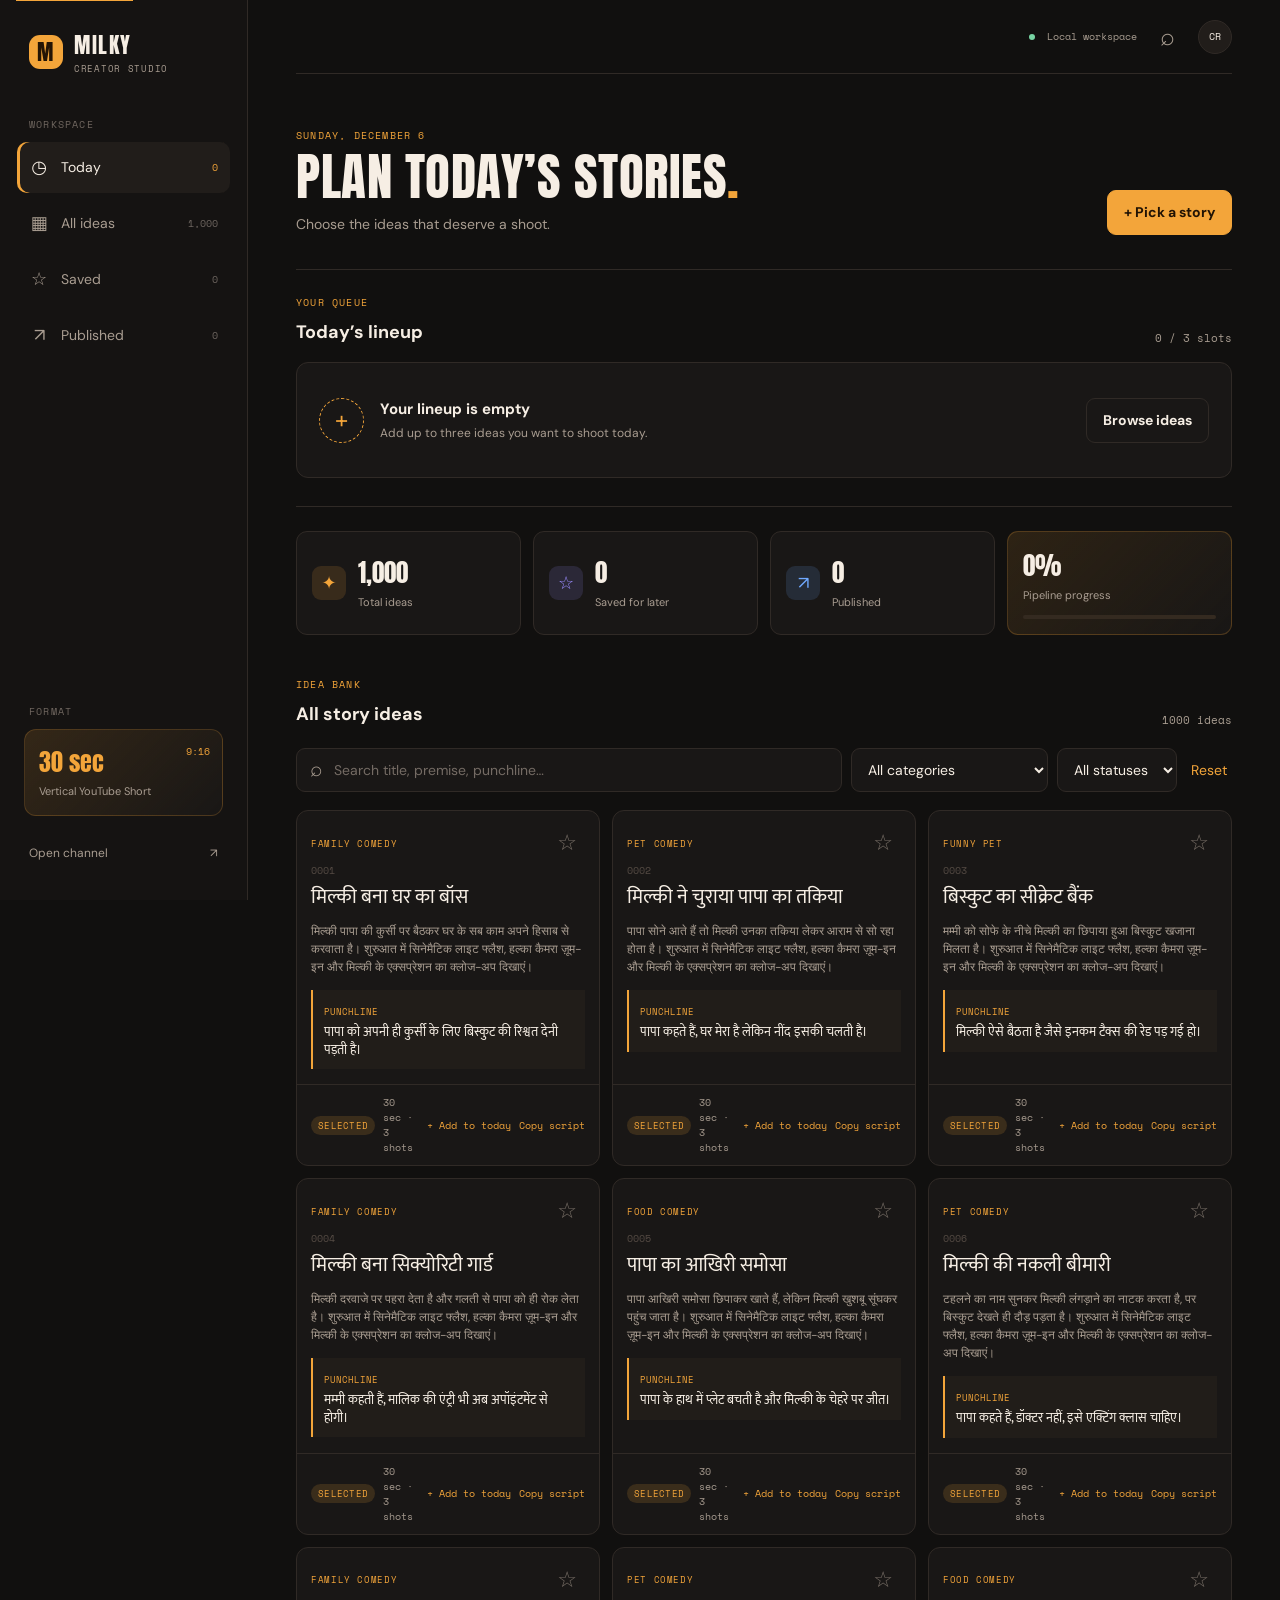
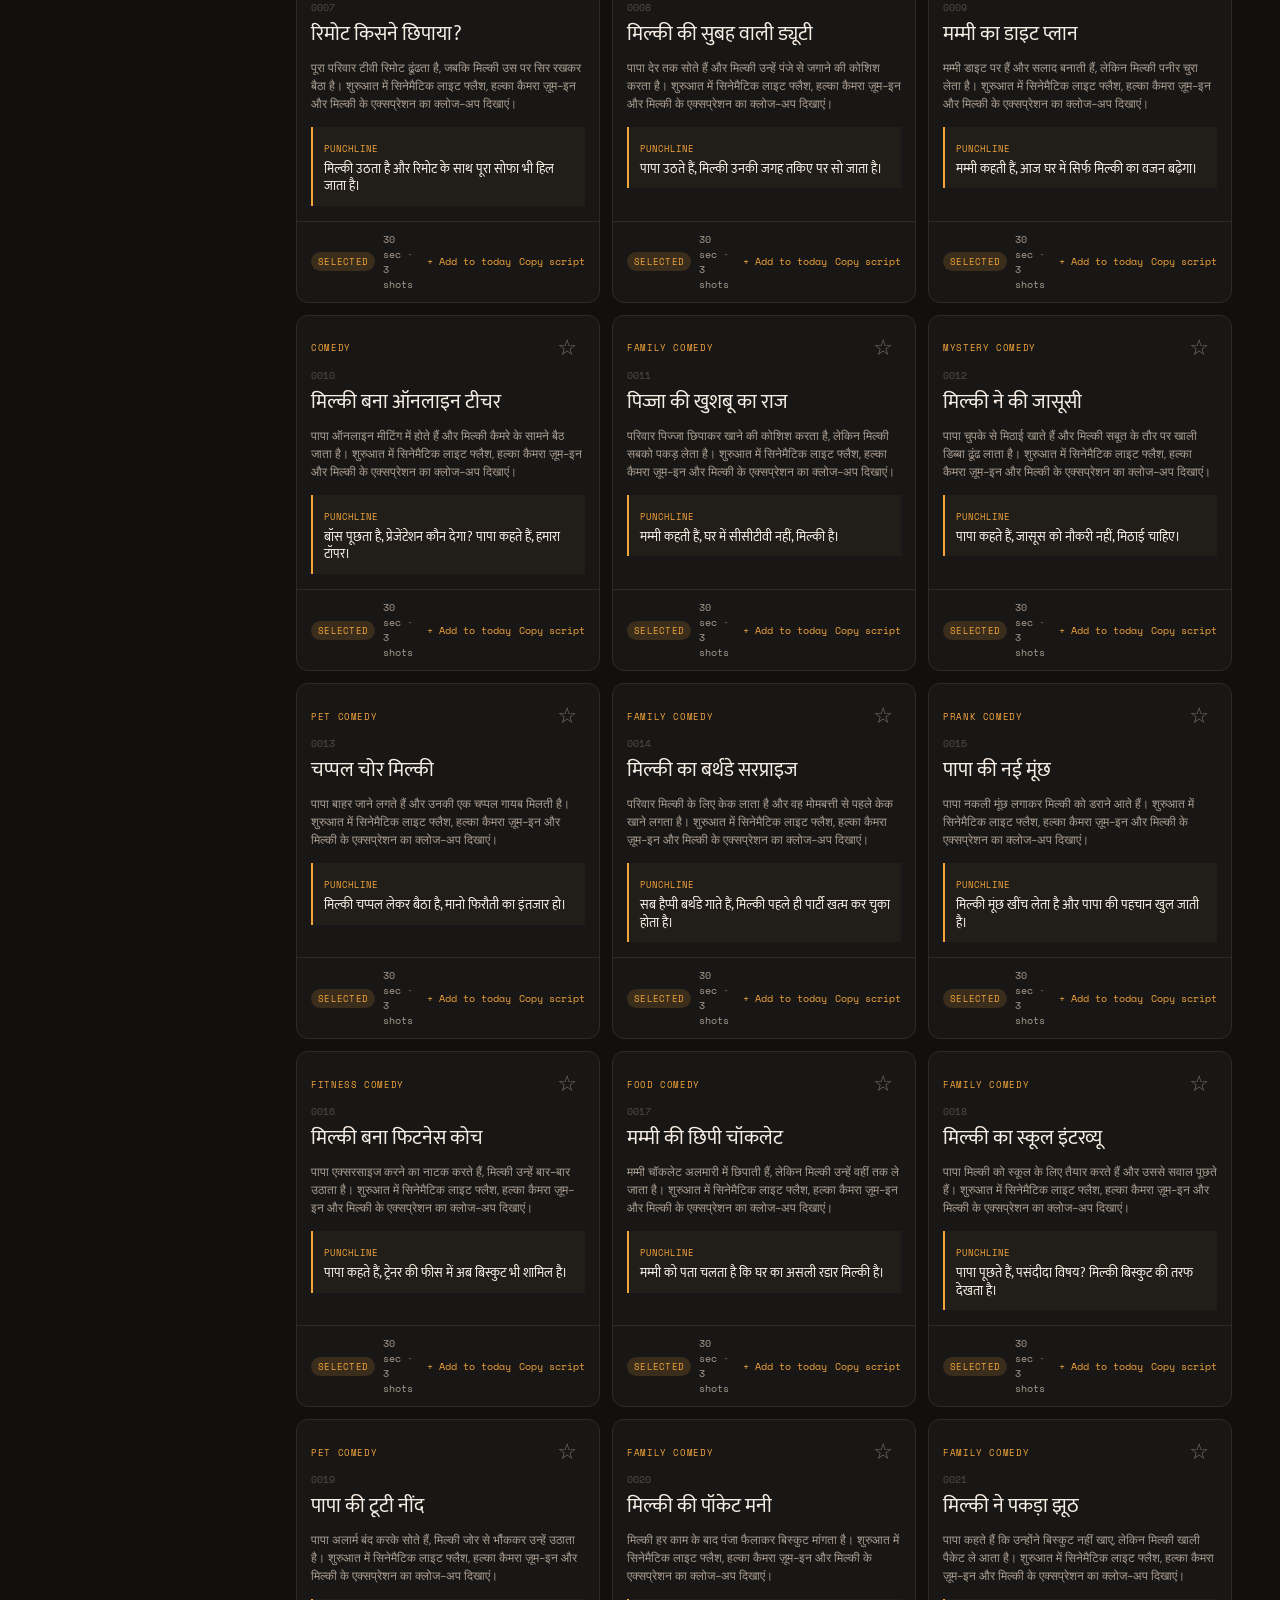
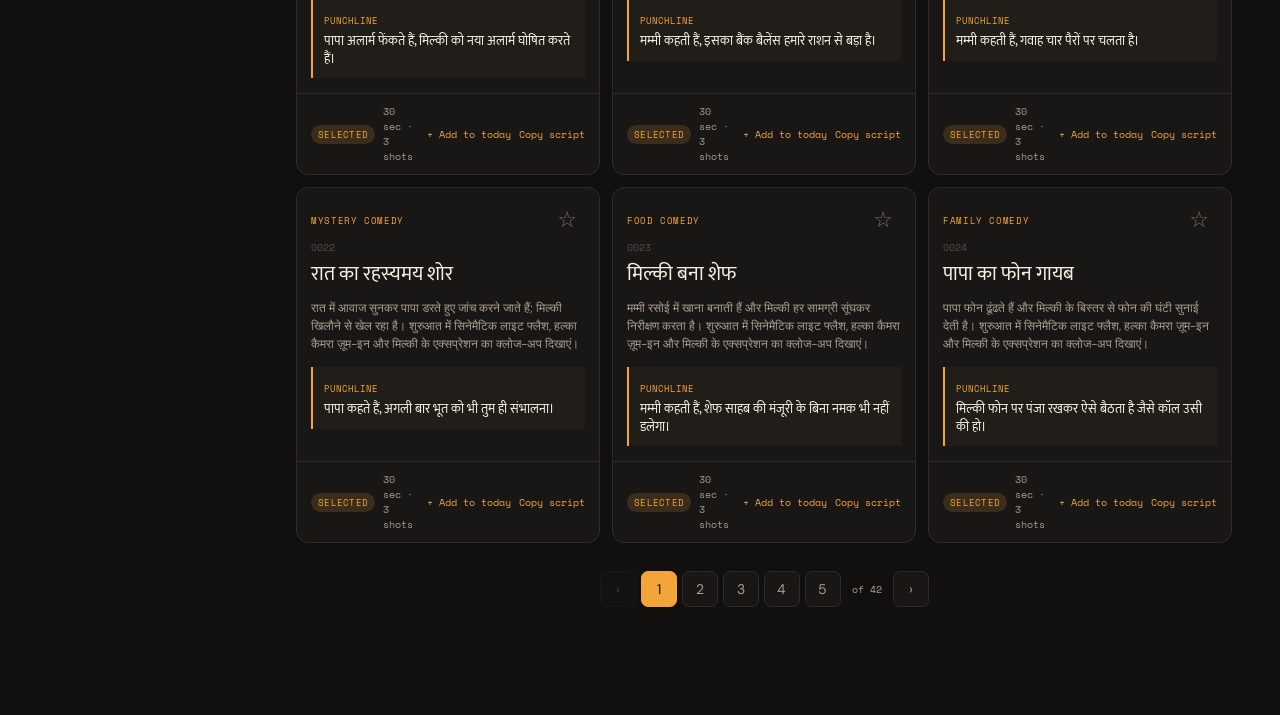
==== commit 10e127ea: "improve version" ====
--- a/index.html
+++ b/index.html
@@ -3,489 +3,98 @@
 <head>
   <meta charset="utf-8">
   <meta name="viewport" content="width=device-width, initial-scale=1">
-  <title>Milky — 100 Story Archive | Milky YouTube Shorts</title>
-  <meta name="description" content="The full archive of Milky's YouTube Shorts: 100 ready-to-shoot stories, 300 shots. Search the catalogue, filter by category, and open any story for its visual, Hindi dialogue, on-screen text and sound.">
-
+  <title>Milky Studio — Daily Planner</title>
+  <meta name="description" content="Plan, save, and move Milky's YouTube Shorts ideas from backlog to publish.">
   <link rel="preconnect" href="https://fonts.googleapis.com">
   <link rel="preconnect" href="https://fonts.gstatic.com" crossorigin>
-  <link href="https://fonts.googleapis.com/css2?family=Anton&family=Space+Grotesk:wght@400;500;600;700&family=Space+Mono:wght@400;700&family=Mukta:wght@400;600;700;800&display=swap" rel="stylesheet">
-
-  <link href="https://cdn.jsdelivr.net/npm/bootstrap@5.3.3/dist/css/bootstrap.min.css" rel="stylesheet"
-        integrity="sha384-QWTKZyjpPEjISv5WaRU9OFeRpok6YctnYmDr5pNlyT2bRjXh0JMhjY6hW+ALEwIH" crossorigin="anonymous">
+  <link href="https://fonts.googleapis.com/css2?family=Anton&family=DM+Sans:wght@400;500;600;700&family=Space+Mono:wght@400;700&family=Mukta:wght@400;600;700;800&display=swap" rel="stylesheet">
   <link rel="stylesheet" href="style.css">
 </head>
 <body>
-  <a class="mk-skip" href="#stories">Skip to the stories</a>
+  <a class="skip-link" href="#app-main">Skip to planner</a>
+  <div class="app-shell">
+    <aside class="sidebar" aria-label="Studio navigation">
+      <div class="brand"><span class="brand-mark">M</span><span><b>MILKY</b><small>creator studio</small></span></div>
+      <div class="sidebar-label">Workspace</div>
+      <nav class="side-nav">
+        <button class="nav-item is-active" data-view="today"><span class="nav-icon">◷</span>Today <b id="navTodayCount">0</b></button>
+        <button class="nav-item" data-view="ideas"><span class="nav-icon">▦</span>All ideas <b>1,000</b></button>
+        <button class="nav-item" data-view="saved"><span class="nav-icon">☆</span>Saved <b id="navSavedCount">0</b></button>
+        <button class="nav-item" data-view="published"><span class="nav-icon">↗</span>Published <b id="navPublishedCount">0</b></button>
+      </nav>
+      <div class="sidebar-bottom"><div class="sidebar-label">Format</div><div class="format-card"><strong>30 sec</strong><span>Vertical YouTube Short</span><i>9:16</i></div><a class="channel-link" href="https://www.youtube.com/@chamanrastogi" target="_blank" rel="noopener">Open channel <span>↗</span></a></div>
+    </aside>
 
-  <!-- Nav -->
-  <nav class="navbar navbar-expand-md sticky-top mk-nav" aria-label="Main">
-    <div class="container">
-      <a class="navbar-brand mk-brand" href="#top">
-        <svg class="mk-brand__paw" viewBox="0 0 24 24" width="22" height="22" aria-hidden="true" focusable="false">
-          <path fill="currentColor" d="M7.5 9.5c1.1 0 2-1.1 2-2.5S8.6 4.5 7.5 4.5s-2 1.1-2 2.5 0.9 2.5 2 2.5Zm9 0c1.1 0 2-1.1 2-2.5s-.9-2.5-2-2.5-2 1.1-2 2.5.9 2.5 2 2.5ZM4.5 14c1.1 0 2-1.1 2-2.5S5.6 9 4.5 9s-2 1.1-2 2.5.9 2.5 2 2.5Zm15 0c1.1 0 2-1.1 2-2.5S20.6 9 19.5 9s-2 1.1-2 2.5.9 2.5 2 2.5ZM12 11c-2.6 0-4.7 2.1-4.7 4.5 0 1.7 1.2 3 2.9 3 .8 0 1.2-.4 1.8-.4s1 .4 1.8.4c1.7 0 2.9-1.3 2.9-3C16.7 13.1 14.6 11 12 11Z"/>
-        </svg>
-        <span>MILKY</span>
-        <span class="mk-brand__sub">Archive</span>
-      </a>
-      <button class="navbar-toggler" type="button" data-bs-toggle="collapse" data-bs-target="#mkNav"
-              aria-controls="mkNav" aria-expanded="false" aria-label="Toggle navigation">
-        <span class="navbar-toggler-icon"></span>
-      </button>
-      <div class="collapse navbar-collapse" id="mkNav">
-        <ul class="navbar-nav ms-auto align-items-md-center gap-md-1">
-          <li class="nav-item"><a class="nav-link" href="#stories">Stories</a></li>
-          <li class="nav-item"><a class="nav-link" href="#guide">Shoot Guide</a></li>
-          <li class="nav-item"><a class="nav-link" href="#prompt">AI Prompt</a></li>
-          <li class="nav-item"><a class="nav-link" href="#tags">Hashtags</a></li>
-          <li class="nav-item"><a class="btn btn-sm mk-btn ms-md-2" href="https://www.youtube.com/@chamanrastogi" target="_blank" rel="noopener">Watch the channel</a></li>
-        </ul>
-      </div>
-    </div>
-  </nav>
+    <main id="app-main" class="main-content">
+      <header class="topbar"><div class="mobile-brand"><span class="brand-mark">M</span> MILKY</div><div class="topbar-right"><span class="sync-status"><i></i> Local workspace</span><button class="top-icon" type="button" id="focusSearch" aria-label="Focus search">⌕</button><button class="avatar" type="button" aria-label="Creator profile">CR</button></div></header>
+      <section class="page-heading"><div><p class="eyebrow" id="todayDate">MONDAY, OCTOBER 14</p><h1 id="pageTitle">Plan today’s stories<span>.</span></h1><p id="pageSubtitle">Choose the ideas that deserve a shoot.</p></div><button class="primary-button" id="addRandom" type="button">+ Pick a story</button></section>
 
-  <span id="top"></span>
+      <section class="planner-strip" aria-labelledby="queue-title"><div class="section-heading"><div><p class="eyebrow">Your queue</p><h2 id="queue-title">Today’s lineup</h2></div><span class="queue-count" id="queueCount">0 / 3 slots</span></div><div id="queue" class="queue-grid"></div></section>
 
-  <!-- Hero -->
-  <header class="mk-hero">
-    <div class="container">
-      <div class="row align-items-center g-4 g-lg-5">
-        <div class="col-lg-6">
-          <p class="mk-eyebrow">YouTube Shorts · Hindi Family Comedy · 100 Stories</p>
-          <h1 class="mk-title">
-            <span class="mk-title__word">MILKY</span>
-            <span class="mk-title__tag">The Real Boss of the House</span>
-          </h1>
-          <p class="mk-lede">
-            Every story is a 30-second vertical Short built from three 10-second shots.
-            Each one is scripted down to the visual, the Hindi dialogue, the on-screen
-            text and the sound. Open any story and start filming.
-          </p>
-          <ul class="mk-specs">
-            <li><span>Stories</span>100</li>
-            <li><span>Shots</span>300</li>
-            <li><span>Runtime</span>30 sec</li>
-            <li><span>Frame</span>9:16 vertical</li>
-            <li><span>Dialogue</span>Hindi</li>
-          </ul>
-          <div class="d-flex flex-wrap gap-2 mt-4">
-            <a class="btn mk-btn" href="#stories">Browse all 100 stories</a>
-            <a class="btn mk-btn mk-btn--ghost" href="#prompt">Copy the AI prompt</a>
-          </div>
-        </div>
+      <section class="stats-row" aria-label="Studio stats"><div class="stat-card"><span class="stat-icon amber">✦</span><div><strong id="statIdeas">1,000</strong><small>Total ideas</small></div></div><div class="stat-card"><span class="stat-icon violet">☆</span><div><strong id="statSaved">0</strong><small>Saved for later</small></div></div><div class="stat-card"><span class="stat-icon blue">↗</span><div><strong id="statPublished">0</strong><small>Published</small></div></div><div class="stat-card stat-card--accent"><div><strong id="statProgress">0%</strong><small>Pipeline progress</small></div><div class="progress"><i id="progressBar"></i></div></div></section>
 
-        <div class="col-lg-6">
-          <div class="mk-wall" aria-hidden="true">
-            <div class="mk-wall__rows" id="mkWall"></div>
-          </div>
-          <p class="mk-wall__hint">A contact sheet of the archive — one vertical frame per story, with its on-screen caption baked in.</p>
-        </div>
-      </div>
-    </div>
-  </header>
+      <section class="library-section" aria-labelledby="library-title"><div class="section-heading section-heading--library"><div><p class="eyebrow">Idea bank</p><h2 id="library-title">All story ideas</h2></div><span id="resultCount" class="result-count" role="status" aria-live="polite"></span></div><div class="toolbar"><label class="search-box"><span>⌕</span><span class="visually-hidden">Search ideas</span><input id="searchInput" type="search" placeholder="Search title, premise, punchline…" autocomplete="off"></label><select id="categoryFilter" aria-label="Filter by category"><option value="all">All categories</option></select><select id="statusFilter" aria-label="Filter by status"><option value="all">All statuses</option><option value="idea">Idea</option><option value="selected">Selected</option><option value="scripting">Scripting</option><option value="filmed">Filmed</option><option value="published">Published</option></select><button class="filter-reset" id="resetFilters" type="button">Reset</button></div><div id="ideaGrid" class="idea-grid"></div><div id="emptyState" class="empty-state" hidden><span>⌕</span><h3>No ideas match</h3><p>Try a different search or clear your filters.</p><button class="secondary-button" type="button" id="emptyReset">Clear filters</button></div><nav id="pagination" class="pagination" aria-label="Idea pages"></nav></section>
+    </main>
+  </div>
+  <nav class="mobile-nav" aria-label="Mobile navigation"><button class="is-active" data-view="today"><span>◷</span>Today</button><button data-view="ideas"><span>▦</span>Ideas</button><button data-view="saved"><span>☆</span>Saved</button><button data-view="published"><span>↗</span>Published</button></nav>
 
-  <main>
-    <!-- Stories -->
-    <section id="stories" class="mk-section" aria-labelledby="stories-title">
-      <div class="container">
-        <div class="mk-section__head">
-          <h2 id="stories-title" class="mk-h2">The Story Archive <span class="mk-count" id="mkTotal">100 stories</span></h2>
-          <p class="mk-section__sub">Filter by category or search a title. Open a story to read its three shots shot by shot.</p>
-        </div>
+  <div id="drawer" class="drawer-layer" hidden><div class="drawer-backdrop" data-close-drawer></div><aside class="drawer" role="dialog" aria-modal="true" aria-labelledby="drawerTitle"><div class="drawer-top"><span class="eyebrow">Idea details</span><button class="close-button" type="button" data-close-drawer aria-label="Close details">×</button></div><div id="drawerContent"></div></aside></div>
+  <div id="toast" class="toast" role="status" aria-live="polite"></div>
 
-        <div class="mk-toolbar">
-          <div class="mk-search">
-            <svg class="mk-search__icon" viewBox="0 0 24 24" width="18" height="18" aria-hidden="true" focusable="false">
-              <path fill="currentColor" d="M10 4a6 6 0 1 0 3.6 10.8l4.3 4.3 1.4-1.4-4.3-4.3A6 6 0 0 0 10 4Zm0 2a4 4 0 1 1 0 8 4 4 0 0 1 0-8Z"/>
-            </svg>
-            <label class="visually-hidden" for="mkSearch">Search stories or characters</label>
-            <input id="mkSearch" class="mk-search__input" type="search" autocomplete="off"
-                   placeholder="Search stories or characters…">
-          </div>
-          <div class="mk-filters" id="mkFilters" role="group" aria-label="Filter by category"></div>
-        </div>
-
-        <p class="mk-results" id="mkResults" role="status" aria-live="polite"></p>
-
-        <div class="mk-grid" id="mkGrid"></div>
-
-        <div class="mk-empty" id="mkEmpty" hidden>
-          <p class="mk-empty__title">No stories match that search.</p>
-          <p class="mk-empty__body">Try another word, or clear the filters to see all 100 stories.</p>
-          <button class="btn mk-btn mk-btn--ghost" type="button" data-clear>Clear filters</button>
-        </div>
-      </div>
-    </section>
-
-    <!-- Shoot guide -->
-    <section id="guide" class="mk-section mk-section--alt" aria-labelledby="guide-title">
-      <div class="container">
-        <div class="mk-section__head">
-          <h2 id="guide-title" class="mk-h2">Shoot Guide</h2>
-          <p class="mk-section__sub">Keep one look and tone across every story in the archive. The Hindi script itself stays in Hindi.</p>
-        </div>
-        <div class="accordion mk-accordion" id="mkGuide">
-          <div class="accordion-item">
-            <h3 class="accordion-header">
-              <button class="accordion-button" type="button" data-bs-toggle="collapse" data-bs-target="#g1"
-                      aria-expanded="true" aria-controls="g1">Visual &amp; look</button>
-            </h3>
-            <div id="g1" class="accordion-collapse collapse show" data-bs-parent="#mkGuide">
-              <div class="accordion-body">Realistic, cinematic look. Open most stories with a light-flash effect and a slow camera zoom-in on Milky's expression.</div>
-            </div>
-          </div>
-          <div class="accordion-item">
-            <h3 class="accordion-header">
-              <button class="accordion-button collapsed" type="button" data-bs-toggle="collapse" data-bs-target="#g2"
-                      aria-expanded="false" aria-controls="g2">Sound &amp; music</button>
-            </h3>
-            <div id="g2" class="accordion-collapse collapse" data-bs-parent="#mkGuide">
-              <div class="accordion-body">Natural Hindi lip-sync with a Hindi comedy background track throughout. Keep the mix clean and fast.</div>
-            </div>
-          </div>
-          <div class="accordion-item">
-            <h3 class="accordion-header">
-              <button class="accordion-button collapsed" type="button" data-bs-toggle="collapse" data-bs-target="#g3"
-                      aria-expanded="false" aria-controls="g3">Acting &amp; edit</button>
-            </h3>
-            <div id="g3" class="accordion-collapse collapse" data-bs-parent="#mkGuide">
-              <div class="accordion-body">Milky carries the comedy through body language and reaction, not long lines. Vertical 9:16 at 1080×1920. No emojis on screen.</div>
-            </div>
-          </div>
-        </div>
-      </div>
-    </section>
-
-    <!-- AI prompt -->
-    <section id="prompt" class="mk-section" aria-labelledby="prompt-title">
-      <div class="container">
-        <div class="mk-section__head">
-          <h2 id="prompt-title" class="mk-h2">AI Video Prompt</h2>
-          <p class="mk-section__sub">Every story carries its own prompt. Copy it from the story card, or start from the shared recipe below.</p>
-        </div>
-        <div class="mk-prompt">
-          <div class="mk-prompt__head">
-            <span class="mk-prompt__badge">Shared recipe</span>
-            <button class="btn mk-btn mk-btn--ghost mk-copy" type="button" data-copy="mkSharedPrompt">
-              <svg viewBox="0 0 24 24" width="16" height="16" aria-hidden="true" focusable="false">
-                <path fill="currentColor" d="M9 3h9a2 2 0 0 1 2 2v11h-2V5H9V3ZM6 7h9a2 2 0 0 1 2 2v10a2 2 0 0 1-2 2H6a2 2 0 0 1-2-2V9a2 2 0 0 1 2-2Z"/>
-              </svg>
-              Copy prompt
-            </button>
-          </div>
-          <p id="mkSharedPrompt" class="mk-prompt__text" lang="hi" data-shared-prompt>Loading the shared recipe…</p>
-        </div>
-      </div>
-    </section>
-
-    <!-- Tags -->
-    <section id="tags" class="mk-section mk-section--alt" aria-labelledby="tags-title">
-      <div class="container">
-        <div class="mk-section__head">
-          <h2 id="tags-title" class="mk-h2">Hashtags</h2>
-          <p class="mk-section__sub">Use these in the description (no emojis).</p>
-        </div>
-        <ul class="mk-tags">
-          <li>#Milky</li>
-          <li>#YouTubeShorts</li>
-          <li>#FunnyDog</li>
-          <li>#CuteDog</li>
-          <li>#PetLife</li>
-          <li>#IndianFamilyHumor</li>
-          <li>#DogShorts</li>
-        </ul>
-      </div>
-    </section>
-  </main>
-
-  <footer class="mk-footer">
-    <div class="container d-flex flex-wrap justify-content-between align-items-center gap-3">
-      <p class="mb-0">Milky Shorts · @chamanrastogi</p>
-      <a class="mk-footer__link" href="https://www.youtube.com/@chamanrastogi" target="_blank" rel="noopener">youtube.com/@chamanrastogi</a>
-    </div>
-  </footer>
-
-  <script src="stories-data.js"></script>
-  <script src="https://cdn.jsdelivr.net/npm/bootstrap@5.3.3/dist/js/bootstrap.bundle.min.js"
-          integrity="sha384-YvpcrYf0tY3lHB60NNkmXc5s9fDVZLESaAA55NDzOxhy9GkcIdslK1eN7N6jIeHz" crossorigin="anonymous"></script>
+  <script src="milky_1000_full_youtube_shorts_scripts.js"></script>
   <script>
   (function () {
     'use strict';
-
-    function num(v, d) { return typeof v === 'number' && v > 0 ? v : d; }
-
-    var DATA  = window.MILKY_DATA || { ideas: [], format: {} };
-    var IDEAS = Array.isArray(DATA.ideas) ? DATA.ideas : [];
-    var FMT   = DATA.format || {};
-    var SCENE_DUR = num(FMT.scene_duration_seconds, 10);
-
-    var gridEl    = document.getElementById('mkGrid');
-    var filtersEl = document.getElementById('mkFilters');
-    var resultsEl = document.getElementById('mkResults');
-    var emptyEl   = document.getElementById('mkEmpty');
-    var searchEl  = document.getElementById('mkSearch');
-    var totalEl   = document.getElementById('mkTotal');
-    var wallEl    = document.getElementById('mkWall');
-
-    var state = { cat: 'all', query: '' };
-
-    function esc(s) {
-      return String(s == null ? '' : s)
-        .replace(/&/g, '&amp;').replace(/</g, '&lt;').replace(/>/g, '&gt;')
-        .replace(/"/g, '&quot;').replace(/'/g, '&#39;');
+    var PAGE_SIZE = 24, ideas = [], state = { view: 'today', query: '', category: 'all', status: 'all', page: 1, queue: read('milky-daily-queue'), saved: read('milky-saved-ideas'), statuses: readObj('milky-idea-status'), notes: readObj('milky-idea-notes'), opener: null };
+    var $ = function (s) { return document.querySelector(s); }, $$ = function (s) { return Array.prototype.slice.call(document.querySelectorAll(s)); };
+    function read(key) { try { var v = JSON.parse(localStorage.getItem(key) || '[]'); return Array.isArray(v) ? v.map(Number).filter(Boolean) : []; } catch (_) { return []; } }
+    function readObj(key) { try { var v = JSON.parse(localStorage.getItem(key) || '{}'); return v && typeof v === 'object' && !Array.isArray(v) ? v : {}; } catch (_) { return {}; } }
+    function save(key, value) { try { localStorage.setItem(key, JSON.stringify(value)); } catch (_) {} }
+    function esc(s) { return String(s == null ? '' : s).replace(/&/g, '&amp;').replace(/</g, '&lt;').replace(/>/g, '&gt;').replace(/"/g, '&quot;').replace(/'/g, '&#39;'); }
+    function statusOf(id) { var idea = getIdea(id); return state.statuses[id] || (idea && idea.status === 'script_ready' ? 'selected' : 'idea'); }
+    function isSaved(id) { return state.saved.indexOf(Number(id)) !== -1; }
+    function getIdea(id) { return ideas.find(function (x) { return Number(x.id) === Number(id); }); }
+    function storyIdea(idea) { return idea.story_idea || (idea.scenes && idea.scenes[0] && idea.scenes[0].visual) || 'Three-scene Hindi comedy Short starring Milky.'; }
+    function punchline(idea) { return idea.punchline || (idea.scenes && idea.scenes[idea.scenes.length - 1] && (idea.scenes[idea.scenes.length - 1].screen_text || idea.scenes[idea.scenes.length - 1].visual)) || 'End on Milky’s reaction.'; }
+    function hashtags(idea) { var tags = ['#Milky', '#YouTubeShorts', '#HindiComedy', '#DogShorts']; (idea.category || '').split(/[^A-Za-z0-9]+/).filter(Boolean).forEach(function (word) { tags.push('#' + word); }); (idea.characters || []).forEach(function (character) { var clean = String(character).replace(/[^A-Za-z0-9]/g, ''); if (clean && clean.toLowerCase() !== 'milky') tags.push('#' + clean); }); return tags.filter(function (tag, index, all) { return all.indexOf(tag) === index; }).join(' '); }
+    function sceneText(idea, scene, index) { var lines = ['Scene ' + (index + 1) + ' (' + (scene.time || ((index * 10) + '–' + ((index + 1) * 10) + ' सेकंड')) + '): ' + (scene.heading || 'मिल्की की शरारत'), '', 'विजुअल: ' + (scene.visual || '')]; (scene.dialogues || []).forEach(function (line) { lines.push('डायलॉग — ' + line.speaker + ': "' + line.line + '"'); }); lines.push('बैकग्राउंड साउंड: ' + (scene.background_sound || ''), 'स्क्रीन टेक्स्ट: "' + (scene.screen_text || '') + '"'); return lines.join('\n'); }
+    function fullScript(idea) { var lines = [idea.title, '', 'कहानी: ' + storyIdea(idea), 'पंचलाइन: ' + punchline(idea), '']; (idea.scenes || []).forEach(function (scene, index) { lines.push(sceneText(idea, scene, index), ''); }); lines.push('वीडियो निर्देश: ' + (idea.video_instructions || '')); lines.push('', 'हैशटैग: ' + hashtags(idea)); return lines.join('\n'); }
+    function copyValue(text, button, label) { var old = button.textContent, done = function (result) { button.textContent = result; button.disabled = true; setTimeout(function () { button.textContent = old; button.disabled = false; }, 1400); }; if (navigator.clipboard && navigator.clipboard.writeText) navigator.clipboard.writeText(text).then(function () { done(label || 'Copied'); }, function () { done('Copy failed'); }); else { var area = document.createElement('textarea'); area.value = text; document.body.appendChild(area); area.select(); document.execCommand('copy'); area.remove(); done(label || 'Copied'); } }
+    function copyScript(id, button) { copyValue(fullScript(getIdea(id)), button, 'Copied'); }
+    function downloadScript(id) { var idea = getIdea(id), blob = new Blob([fullScript(idea)], { type: 'text/plain;charset=utf-8' }), link = document.createElement('a'); link.href = URL.createObjectURL(blob); link.download = 'milky-script-' + String(id).padStart(4, '0') + '.txt'; link.click(); URL.revokeObjectURL(link.href); }
+    function sceneMarkup(idea) { return '<div class="scene-list">' + (idea.scenes || []).map(function (scene, index) { return '<article class="scene-card"><div class="scene-card__head"><span>SCENE 0' + (index + 1) + '</span><b>' + esc(scene.time || ((index * 10) + '–' + ((index + 1) * 10) + ' सेकंड')) + '</b></div><h3 lang="hi">' + esc(scene.heading || 'मिल्की की शरारत') + '</h3><p class="scene-label">विजुअल</p><p lang="hi">' + esc(scene.visual) + '</p><div class="scene-dialogue">' + (scene.dialogues || []).map(function (line) { return '<p lang="hi"><b>' + esc(line.speaker) + ':</b> ' + esc(line.line) + '</p>'; }).join('') + '</div><p class="scene-label">बैकग्राउंड साउंड</p><p lang="hi">' + esc(scene.background_sound) + '</p><p class="scene-label">स्क्रीन टेक्स्ट</p><p lang="hi">' + esc(scene.screen_text) + '</p><button class="scene-copy" data-copy-scene="' + idea.id + '" data-scene-index="' + index + '" type="button">Copy Scene 0' + (index + 1) + '</button></article>'; }).join('') + '</div><div class="drawer-block"><span class="drawer-label">Video instructions</span><p class="video-instructions" lang="hi">' + esc(idea.video_instructions || '') + '</p><div class="drawer-tools"><button class="secondary-button" data-copy-instructions="' + idea.id + '" type="button">Copy video instructions</button><button class="secondary-button" data-download-script="' + idea.id + '" type="button">Download .txt</button></div></div><div class="drawer-block hashtag-block"><span class="drawer-label">Hashtags</span><p class="hashtag-line">' + esc(hashtags(idea)) + '</p><div class="drawer-tools"><button class="secondary-button" data-copy-tags="' + idea.id + '" type="button">Copy hashtags</button><button class="secondary-button copy-drawer" data-copy-script="' + idea.id + '" type="button">Copy full script + tags</button></div></div>'; }
+    function setView(view) { state.view = view; state.page = 1; $$('.nav-item,.mobile-nav button').forEach(function (b) { b.classList.toggle('is-active', b.getAttribute('data-view') === view); }); var titles = { today: ['Plan today’s stories', 'Choose the ideas that deserve a shoot.'], ideas: ['Explore the idea bank', '1,000 premises waiting for a Milky twist.'], saved: ['Saved for later', 'Your shortlist of stories worth revisiting.'], published: ['Published stories', 'Everything that has made it out into the world.'] }; $('#pageTitle').innerHTML = titles[view][0] + '<span>.</span>'; $('#pageSubtitle').textContent = titles[view][1]; render(); }
+    function matches(idea) { var q = state.query.toLowerCase().trim(), hay = [idea.title, idea.category, storyIdea(idea), punchline(idea), idea.video_instructions, (idea.characters || []).join(' ')].concat((idea.scenes || []).map(function (scene) { return [scene.heading, scene.visual, scene.screen_text, scene.background_sound, (scene.dialogues || []).map(function (line) { return line.speaker + ' ' + line.line; }).join(' ')].join(' '); })).join(' ').toLowerCase(); if (state.view === 'saved' && !isSaved(idea.id)) return false; if (state.view === 'published' && statusOf(idea.id) !== 'published') return false; if (state.status !== 'all' && statusOf(idea.id) !== state.status) return false; if (state.category !== 'all' && idea.category !== state.category) return false; return !q || hay.indexOf(q) > -1; }
+    function visibleIdeas() { return ideas.filter(matches); }
+    function badge(status) { return '<span class="status-badge status-' + status + '">' + esc(status) + '</span>'; }
+    function card(idea) { var saved = isSaved(idea.id), status = statusOf(idea.id), queued = state.queue.indexOf(Number(idea.id)) !== -1; return '<article class="idea-card"><div class="idea-card__top"><span class="category-label">' + esc(idea.category) + '</span><button class="save-button ' + (saved ? 'is-saved' : '') + '" data-save="' + idea.id + '" type="button" aria-pressed="' + saved + '" aria-label="' + (saved ? 'Unsave ' : 'Save ') + esc(idea.title) + '">' + (saved ? '★' : '☆') + '</button></div><button class="idea-card__body" data-open="' + idea.id + '" type="button"><div class="idea-number">' + String(idea.id).padStart(4, '0') + '</div><h3 lang="hi">' + esc(idea.title) + '</h3><p class="premise" lang="hi">' + esc(storyIdea(idea)) + '</p><div class="punchline"><span>Punchline</span><p lang="hi">' + esc(punchline(idea)) + '</p></div></button><div class="idea-card__footer">' + badge(status) + '<span>' + (idea.duration_seconds || 30) + ' sec · ' + (idea.scene_count || 3) + ' shots</span><button class="quick-add ' + (queued ? 'is-queued' : '') + '" data-queue="' + idea.id + '" type="button">' + (queued ? 'In today' : '+ Add to today') + '</button><button class="quick-copy" data-copy-script="' + idea.id + '" type="button">Copy script</button></div></article>'; }
+    function queueCard(id, index) { var idea = getIdea(id); if (!idea) return ''; return '<article class="queue-card"><div class="queue-card__number">0' + (index + 1) + '</div><div class="queue-card__copy"><span>' + esc(idea.category) + '</span><h3 lang="hi">' + esc(idea.title) + '</h3><small>' + badge(statusOf(idea.id)) + '</small></div><button class="remove-queue" data-remove-queue="' + idea.id + '" type="button" aria-label="Remove ' + esc(idea.title) + '">×</button></article>'; }
+    function renderQueue() { var el = $('#queue'); if (!state.queue.length) { el.innerHTML = '<div class="queue-empty"><div class="queue-empty__icon">+</div><div><h3>Your lineup is empty</h3><p>Add up to three ideas you want to shoot today.</p></div><button class="secondary-button" data-view="ideas" type="button">Browse ideas</button></div>'; } else { el.innerHTML = state.queue.map(queueCard).join('') + (state.queue.length < 3 ? '<button class="queue-add-slot" data-view="ideas" type="button"><span>+</span> Add another slot</button>' : ''); } $('#queueCount').textContent = state.queue.length + ' / 3 slots'; $('#navTodayCount').textContent = state.queue.length; }
+    function renderStats() { var published = ideas.filter(function (x) { return statusOf(x.id) === 'published'; }).length, progress = ideas.length ? Math.round(published / ideas.length * 100) : 0; $('#navSavedCount').textContent = state.saved.length; $('#navPublishedCount').textContent = published; $('#statSaved').textContent = state.saved.length; $('#statPublished').textContent = published; $('#statProgress').textContent = progress + '%'; $('#progressBar').style.width = progress + '%'; }
+    function renderGrid() { var list = visibleIdeas(), start = (state.page - 1) * PAGE_SIZE, pageItems = list.slice(start, start + PAGE_SIZE); $('#ideaGrid').innerHTML = pageItems.map(card).join(''); $('#emptyState').hidden = list.length !== 0; $('#resultCount').textContent = list.length + ' ideas'; $('#pagination').innerHTML = pagination(list.length); }
+    function pagination(total) { var pages = Math.max(1, Math.ceil(total / PAGE_SIZE)), current = Math.min(state.page, pages), html = '<button class="page-arrow" data-page="' + Math.max(1, current - 1) + '" ' + (current === 1 ? 'disabled' : '') + ' aria-label="Previous page">‹</button>'; var from = Math.max(1, current - 2), to = Math.min(pages, from + 4); if (to - from < 4) from = Math.max(1, to - 4); for (var i = from; i <= to; i++) html += '<button class="page-number ' + (i === current ? 'is-current' : '') + '" data-page="' + i + '" aria-label="Page ' + i + '" aria-current="' + (i === current ? 'page' : 'false') + '">' + i + '</button>'; html += '<span class="page-total">of ' + pages + '</span><button class="page-arrow" data-page="' + Math.min(pages, current + 1) + '" ' + (current === pages ? 'disabled' : '') + ' aria-label="Next page">›</button>'; return html; }
+    function render() { renderQueue(); renderStats(); renderGrid(); }
+    function populateCategories() { var cats = {}; ideas.forEach(function (x) { cats[x.category] = (cats[x.category] || 0) + 1; }); $('#categoryFilter').innerHTML = '<option value="all">All categories</option>' + Object.keys(cats).sort().map(function (c) { return '<option value="' + esc(c) + '">' + esc(c) + ' (' + cats[c] + ')</option>'; }).join(''); }
+    function toggleSave(id) { id = Number(id); state.saved = isSaved(id) ? state.saved.filter(function (x) { return x !== id; }) : state.saved.concat(id); save('milky-saved-ideas', state.saved); toast(isSaved(id) ? 'Saved to your shortlist' : 'Removed from saved'); render(); }
+    function toggleQueue(id) { id = Number(id); if (state.queue.indexOf(id) > -1) { state.queue = state.queue.filter(function (x) { return x !== id; }); toast('Removed from today’s lineup'); } else if (state.queue.length < 3) { state.queue.push(id); if (statusOf(id) === 'idea') { state.statuses[id] = 'selected'; save('milky-idea-status', state.statuses); } toast('Added to today’s lineup'); } else { toast('Your daily lineup has 3 slots'); } save('milky-daily-queue', state.queue); render(); }
+    function openDrawer(id, opener) {
+      var idea = getIdea(id); if (!idea) return;
+      state.opener = opener || document.activeElement;
+      var status = statusOf(id), saved = isSaved(id), queued = state.queue.indexOf(Number(id)) > -1;
+      $('#drawerContent').innerHTML = '<span class="category-label">' + esc(idea.category) + '</span><h2 id="drawerTitle" lang="hi">' + esc(idea.title) + '</h2><p class="drawer-meta">Script #' + String(idea.id).padStart(4, '0') + ' · ' + idea.duration_seconds + ' sec · ' + idea.scene_count + ' shots</p><div class="drawer-block"><span class="drawer-label">Story setup</span><p lang="hi">' + esc(storyIdea(idea)) + '</p></div><div class="drawer-block drawer-punchline"><span class="drawer-label">Punchline</span><p lang="hi">' + esc(punchline(idea)) + '</p></div>' + sceneMarkup(idea) + '<div class="drawer-block"><span class="drawer-label">Characters</span><div class="character-list">' + (idea.characters || []).map(function (c) { return '<span>' + esc(c) + '</span>'; }).join('') + '</div></div><label class="drawer-label" for="ideaStatus">Production status</label><select id="ideaStatus" class="drawer-select"><option value="idea" ' + (status === 'idea' ? 'selected' : '') + '>Idea</option><option value="selected" ' + (status === 'selected' ? 'selected' : '') + '>Selected</option><option value="scripting" ' + (status === 'scripting' ? 'selected' : '') + '>Scripting</option><option value="filmed" ' + (status === 'filmed' ? 'selected' : '') + '>Filmed</option><option value="published" ' + (status === 'published' ? 'selected' : '') + '>Published</option></select><label class="drawer-label" for="ideaNotes">Creator notes</label><textarea id="ideaNotes" class="notes-input" placeholder="What should Milky do in this one?">' + esc(state.notes[id] || '') + '</textarea><div class="drawer-actions"><button class="primary-button" data-drawer-queue="' + id + '">' + (queued ? 'Remove from today' : 'Add to today') + '</button><button class="secondary-button" data-drawer-save="' + id + '">' + (saved ? '★ Saved' : '☆ Save idea') + '</button></div>';
+      $('#drawer').hidden = false; document.body.classList.add('drawer-open'); $('#drawer').querySelector('.drawer').focus();
+      $('#ideaStatus').addEventListener('change', function () { state.statuses[id] = this.value; save('milky-idea-status', state.statuses); renderStats(); toast('Status updated'); });
+      $('#ideaNotes').addEventListener('input', function () { state.notes[id] = this.value; save('milky-idea-notes', state.notes); });
     }
-    function shotTime(i) {
-      var a = i * SCENE_DUR, b = a + SCENE_DUR;
-      return a + '–' + b + 's';
-    }
-
-    // ---- The 9:16 "shot frame" (the archive's repeating unit) --------------
-    // A real dog photo stands in for the shot; if it fails the gradient shows.
-    function frameImage(seed, w, h) {
-      return 'https://loremflickr.com/' + w + '/' + h + '/dog,puppy?lock=' + (seed + 1);
-    }
-    function frameHTML(scene, i, label, seed) {
-      var cap = scene && scene.screen_text ? scene.screen_text : '';
-      return '<span class="mk-frame" role="img" aria-label="' + esc(label) + '">' +
-               '<span class="mk-frame__bar">' +
-                 '<span class="mk-frame__no">Shot ' + (i + 1) + '</span>' +
-                 '<span class="mk-frame__tc">' + shotTime(i) + '</span>' +
-               '</span>' +
-               '<span class="mk-frame__stage">' +
-                 '<img class="mk-frame__img" src="' + frameImage(seed, 480, 854) + '" alt="" ' +
-                     'loading="lazy" decoding="async" referrerpolicy="no-referrer" onerror="this.remove()">' +
-                 '<span class="mk-frame__caption" lang="hi">' + esc(cap) + '</span>' +
-               '</span>' +
-             '</span>';
-    }
-
-    // A shot as plain text, for the per-shot "Copy shot" button
-    function shotText(idea, scene, i) {
-      var lines = [];
-      lines.push(idea.title + ' - Shot ' + (i + 1) + ' (' + shotTime(i) + ')');
-      lines.push('');
-      lines.push('On-screen text: ' + (scene.screen_text || ''));
-      lines.push('Visual: ' + (scene.visual || ''));
-      lines.push('Dialogue:');
-      (scene.dialogues || []).forEach(function (d) { lines.push('  ' + d.speaker + ': ' + d.line); });
-      lines.push('Sound: ' + (scene.background_sound || ''));
-      return lines.join('\n');
-    }
-
-    // ---- Story card --------------------------------------------------------
-    function sceneHTML(scene, i, story) {
-      var seed = story.id * 3 + i;
-      var shotId = 'mk-shot-' + story.id + '-' + (i + 1);
-      var out = '<div class="mk-shot">';
-      out += '<div class="mk-shot__frame">' +
-               frameHTML(scene, i, 'Shot ' + (i + 1) + ' of ' + story.title + ': ' + scene.screen_text, seed) +
-             '</div>';
-      out += '<div class="mk-shot__body">';
-      out += '<div class="mk-shot__head">';
-      out += '<h4 class="mk-shot__title">Shot ' + (i + 1) + ' <span class="mk-shot__tc">· ' + shotTime(i) + '</span></h4>';
-      out += '<button class="btn mk-btn mk-btn--ghost mk-copy mk-copy--sm" type="button" data-copy="' + shotId + '">Copy shot</button>';
-      out += '</div>';
-      out += '<pre class="mk-copytext" id="' + shotId + '" hidden>' + esc(shotText(story, scene, i)) + '</pre>';
-      out += '<p class="mk-label">Visual</p>';
-      out += '<p class="mk-shot__visual" lang="hi">' + esc(scene.visual) + '</p>';
-      out += '<p class="mk-label">Dialogue</p>';
-      out += '<ul class="mk-lines">';
-      (scene.dialogues || []).forEach(function (d) {
-        out += '<li><span class="mk-who" lang="hi">' + esc(d.speaker) + '</span>' +
-                     '<span class="mk-say" lang="hi">' + esc(d.line) + '</span></li>';
-      });
-      out += '</ul>';
-      out += '<p class="mk-label">Sound</p>';
-      out += '<p class="mk-sfx" lang="hi">' + esc(scene.background_sound) + '</p>';
-      out += '</div></div>';
-      return out;
-    }
-
-    function storyHTML(idea) {
-      var scenes = idea.scenes || [];
-      var s0 = scenes[0] || { screen_text: '' };
-      var chars = (idea.characters || []).join(', ');
-      var id = idea.id;
-
-      var out = '<article class="mk-story" data-id="' + id + '">';
-      out += '<button class="mk-story__summary" type="button" aria-expanded="false" aria-controls="mk-panel-' + id + '">';
-      out += frameHTML(s0, 0, 'Story frame for ' + idea.title + ': ' + s0.screen_text, id * 3);
-      out += '<span class="mk-story__info">';
-      out += '<span class="mk-chip">' + esc(idea.category) + '</span>';
-      out += '<span class="mk-story__title" lang="hi">' + esc(idea.title) + '</span>';
-      out += '<span class="mk-story__meta">' + (idea.scene_count || scenes.length || 3) + ' shots · ' +
-               (idea.duration_seconds || 30) + 's</span>';
-      out += '<span class="mk-story__chars">' + esc(chars) + '</span>';
-      out += '</span>';
-      out += '<span class="mk-story__cue">' +
-               '<span class="mk-cue-open">Open story</span>' +
-               '<span class="mk-cue-close">Close story</span>' +
-             '</span>';
-      out += '</button>';
-
-      out += '<div class="mk-story__panel" id="mk-panel-' + id + '" hidden>';
-      out += '<div class="mk-scenes">';
-      scenes.forEach(function (sc, i) { out += sceneHTML(sc, i, idea); });
-      out += '</div>';
-      if (idea.video_instructions) {
-        out += '<div class="mk-story__prompt">';
-        out += '<div class="mk-story__prompt-head">';
-        out += '<p class="mk-label">AI video prompt</p>';
-        out += '<button class="btn mk-btn mk-btn--ghost mk-copy" type="button" data-copy="mk-prompt-' + id + '">Copy prompt</button>';
-        out += '</div>';
-        out += '<p class="mk-prompt__text" id="mk-prompt-' + id + '" lang="hi">' + esc(idea.video_instructions) + '</p>';
-        out += '</div>';
-      }
-      out += '</div>';
-      out += '</article>';
-      return out;
-    }
-
-    // ---- Filters -----------------------------------------------------------
-    function renderFilters() {
-      var counts = {};
-      IDEAS.forEach(function (it) { counts[it.category] = (counts[it.category] || 0) + 1; });
-      var cats = Object.keys(counts).sort(function (a, b) {
-        return counts[b] - counts[a] || a.localeCompare(b);
-      });
-      var html = chip('all', 'All', IDEAS.length, true);
-      cats.forEach(function (c) { html += chip(c, c, counts[c], false); });
-      filtersEl.innerHTML = html;
-    }
-    function chip(value, label, n, active) {
-      return '<button class="mk-fchip' + (active ? ' is-active' : '') + '" type="button" ' +
-             'data-cat="' + esc(value) + '" aria-pressed="' + (active ? 'true' : 'false') + '">' +
-             esc(label) + ' <span class="mk-fchip__n">' + n + '</span></button>';
-    }
-
-    // ---- Apply search + category filter ------------------------------------
-    function apply() {
-      var q = state.query.trim().toLowerCase();
-      var html = '';
-      var shown = 0;
-
-      IDEAS.forEach(function (it) {
-        if (state.cat !== 'all' && it.category !== state.cat) return;
-        if (q) {
-          var hay = (it.title + ' ' + (it.characters || []).join(' ') + ' ' + it.category).toLowerCase();
-          if (hay.indexOf(q) === -1) return;
-        }
-        html += storyHTML(it);
-        shown++;
-      });
-
-      gridEl.innerHTML = html;
-      emptyEl.hidden = shown !== 0;
-
-      var noun = shown === 1 ? 'story' : 'stories';
-      resultsEl.textContent = 'Showing ' + shown + ' of ' + IDEAS.length + ' ' + noun +
-        (state.cat === 'all' ? '' : ' in ' + state.cat) + (q ? ' matching “' + state.query.trim() + '”' : '') + '.';
-    }
-
-    // ---- Hero contact sheet -------------------------------------------------
-    function renderWall() {
-      var picks = IDEAS.slice(0, 14);
-      function row(picks, dir) {
-        var items = picks.map(function (it) {
-          var s0 = (it.scenes && it.scenes[0]) || { screen_text: '' };
-          return '<span class="mk-mini">' +
-                   '<img class="mk-mini__img" src="' + frameImage(it.id, 240, 427) + '" alt="" ' +
-                       'loading="lazy" decoding="async" referrerpolicy="no-referrer" onerror="this.remove()">' +
-                   '<span class="mk-mini__cap" lang="hi">' + esc(s0.screen_text) + '</span>' +
-                 '</span>';
-        }).join('');
-        return '<div class="mk-wall__row ' + dir + '"><div class="mk-wall__track">' + items + items + '</div></div>';
-      }
-      wallEl.innerHTML = row(picks.slice(0, 7), 'is-left') + row(picks.slice(7, 14), 'is-right');
-    }
-
-    // ---- Shared prompt ------------------------------------------------------
-    function renderSharedPrompt() {
-      var el = document.querySelector('[data-shared-prompt]');
-      if (!el) return;
-      var f = FMT;
-      var recipe = [
-        'Vertical 9:16 (' + (f.aspect_ratio || '9:16') + '), ' + (f.duration_seconds || 30) + '-second YouTube Short,',
-        (f.scene_count || 3) + ' shots of ' + (f.scene_duration_seconds || 10) + ' seconds each.',
-        (f.style || 'Hindi family comedy') + '. Realistic cinematic look, natural Hindi lip-sync,',
-        'expressive reactions, one light-flash opener, Hindi on-screen text in every shot,',
-        'Hindi cinematic comedy background sound. No emojis.'
-      ].join(' ');
-      var first = IDEAS[0] && IDEAS[0].video_instructions ? IDEAS[0].video_instructions : '';
-      el.textContent = recipe + (first ? ' ' + first : '');
-    }
-
-    // ---- Copy + disclosure + filter events ---------------------------------
-    document.addEventListener('click', function (e) {
-      var copy = e.target.closest('[data-copy]');
-      if (copy) {
-        var target = document.getElementById(copy.getAttribute('data-copy'));
-        if (!target) return;
-        var text = target.textContent.trim();
-        var label = copy.textContent;
-        var finish = function (msg) {
-          copy.textContent = msg;
-          copy.disabled = true;
-          window.setTimeout(function () { copy.textContent = label; copy.disabled = false; }, 1800);
-        };
-        if (navigator.clipboard && navigator.clipboard.writeText) {
-          navigator.clipboard.writeText(text).then(function () { finish('Copied'); },
-                                                    function () { finish('Copy failed'); });
-        } else {
-          finish('Copied');
-        }
-        return;
-      }
-
-      var fchip = e.target.closest('.mk-fchip');
-      if (fchip) {
-        state.cat = fchip.getAttribute('data-cat');
-        Array.prototype.forEach.call(filtersEl.querySelectorAll('.mk-fchip'), function (b) {
-          var on = b === fchip;
-          b.classList.toggle('is-active', on);
-          b.setAttribute('aria-pressed', on ? 'true' : 'false');
-        });
-        apply();
-        return;
-      }
-
-      var clear = e.target.closest('[data-clear]');
-      if (clear) {
-        state.cat = 'all';
-        state.query = '';
-        if (searchEl) searchEl.value = '';
-        Array.prototype.forEach.call(filtersEl.querySelectorAll('.mk-fchip'), function (b) {
-          var on = b.getAttribute('data-cat') === 'all';
-          b.classList.toggle('is-active', on);
-          b.setAttribute('aria-pressed', on ? 'true' : 'false');
-        });
-        apply();
-        return;
-      }
-
-      var summary = e.target.closest('.mk-story__summary');
-      if (summary) {
-        var panel = document.getElementById(summary.getAttribute('aria-controls'));
-        var open = summary.getAttribute('aria-expanded') === 'true';
-        summary.setAttribute('aria-expanded', open ? 'false' : 'true');
-        if (panel) panel.hidden = open;
-        var card = summary.closest('.mk-story');
-        if (card) card.classList.toggle('is-open', !open);
-      }
-    });
-
-    if (searchEl) {
-      searchEl.addEventListener('input', function () {
-        state.query = searchEl.value;
-        apply();
-      });
-    }
-
-    // ---- Boot ---------------------------------------------------------------
-    if (totalEl) totalEl.textContent = IDEAS.length + ' stories';
-    renderFilters();
-    renderWall();
-    renderSharedPrompt();
-    apply();
+    function closeDrawer() { $('#drawer').hidden = true; document.body.classList.remove('drawer-open'); if (state.opener && state.opener.focus) state.opener.focus(); state.opener = null; }
+    function toast(message) { var el = $('#toast'); el.textContent = message; el.classList.add('is-visible'); clearTimeout(window.mkToast); window.mkToast = setTimeout(function () { el.classList.remove('is-visible'); }, 1800); }
+    function load() { var data = window.MILKY_FULL_SCRIPTS || {}; ideas = data.scripts || []; if (!ideas.length) { $('#ideaGrid').innerHTML = '<div class="load-error"><h3>Scripts data is missing</h3><p>Keep <code>milky_1000_full_youtube_shorts_scripts.js</code> beside <code>index.html</code>.</p></div>'; return; } $('#statIdeas').textContent = ideas.length.toLocaleString(); populateCategories(); render(); }
+    document.addEventListener('click', function (e) { var view = e.target.closest('[data-view]'); if (view) { setView(view.getAttribute('data-view')); return; } var open = e.target.closest('[data-open]'); if (open) { openDrawer(open.getAttribute('data-open'), open); return; } var saveButton = e.target.closest('[data-save]'); if (saveButton) { e.stopPropagation(); toggleSave(saveButton.getAttribute('data-save')); return; } var queueButton = e.target.closest('[data-queue]'); if (queueButton) { e.stopPropagation(); toggleQueue(queueButton.getAttribute('data-queue')); return; } var remove = e.target.closest('[data-remove-queue]'); if (remove) { toggleQueue(remove.getAttribute('data-remove-queue')); return; } var page = e.target.closest('[data-page]'); if (page && !page.disabled) { state.page = Number(page.getAttribute('data-page')); renderGrid(); window.scrollTo({ top: document.querySelector('.library-section').offsetTop - 80, behavior: 'smooth' }); return; } var close = e.target.closest('[data-close-drawer]'); if (close) { closeDrawer(); return; } var drawerQueue = e.target.closest('[data-drawer-queue]'); if (drawerQueue) { toggleQueue(drawerQueue.getAttribute('data-drawer-queue')); closeDrawer(); return; } var drawerSave = e.target.closest('[data-drawer-save]'); if (drawerSave) { toggleSave(drawerSave.getAttribute('data-drawer-save')); openDrawer(drawerSave.getAttribute('data-drawer-save')); return; } if (e.target.closest('#resetFilters') || e.target.closest('#emptyReset')) { state.query = ''; state.category = 'all'; state.status = 'all'; state.page = 1; $('#searchInput').value = ''; $('#categoryFilter').value = 'all'; $('#statusFilter').value = 'all'; renderGrid(); } if (e.target.closest('#addRandom')) { var available = ideas.filter(function (x) { return state.queue.indexOf(Number(x.id)) < 0; }); if (available.length) toggleQueue(available[Math.floor(Math.random() * available.length)].id); } });
+    document.addEventListener('click', function (e) { var copy = e.target.closest('[data-copy-script]'); if (copy) { e.stopPropagation(); copyScript(copy.getAttribute('data-copy-script'), copy); } });
+    document.addEventListener('click', function (e) { var sceneButton = e.target.closest('[data-copy-scene]'); if (sceneButton) { var idea = getIdea(sceneButton.getAttribute('data-copy-scene')), index = Number(sceneButton.getAttribute('data-scene-index')); copyValue(sceneText(idea, idea.scenes[index], index), sceneButton, 'Scene copied'); return; } var instructions = e.target.closest('[data-copy-instructions]'); if (instructions) { var instructionIdea = getIdea(instructions.getAttribute('data-copy-instructions')); copyValue(instructionIdea.video_instructions || '', instructions, 'Copied'); return; } var tags = e.target.closest('[data-copy-tags]'); if (tags) { copyValue(hashtags(getIdea(tags.getAttribute('data-copy-tags'))), tags, 'Tags copied'); return; } var download = e.target.closest('[data-download-script]'); if (download) { downloadScript(download.getAttribute('data-download-script')); toast('Script downloaded'); } });
+    $('#searchInput').addEventListener('input', function () { state.query = this.value; state.page = 1; renderGrid(); }); $('#categoryFilter').addEventListener('change', function () { state.category = this.value; state.page = 1; renderGrid(); }); $('#statusFilter').addEventListener('change', function () { state.status = this.value; state.page = 1; renderGrid(); }); $('#focusSearch').addEventListener('click', function () { $('#searchInput').focus(); }); document.addEventListener('keydown', function (e) { if (e.key === 'Escape' && !$('#drawer').hidden) closeDrawer(); });
+    $('#todayDate').textContent = new Intl.DateTimeFormat('en-US', { weekday: 'long', month: 'long', day: 'numeric' }).format(new Date()).toUpperCase();
+    load();
   })();
   </script>
 </body>
--- a/style.css
+++ b/style.css
@@ -0,0 +1,13 @@
+:root{--bg:#11100f;--panel:#191716;--panel-2:#211d1a;--line:#302a26;--text:#f6eee4;--muted:#a99d91;--amber:#f3a53a;--amber-hi:#ffc467;--violet:#9b8cff;--blue:#70a9ff;--green:#77d4a3;--font:"DM Sans",system-ui,sans-serif;--hi:"Mukta","Nirmala UI",sans-serif;--mono:"Space Mono",monospace;--display:"Anton",Impact,sans-serif}
+*{box-sizing:border-box}html{scroll-behavior:smooth}body{margin:0;background:var(--bg);color:var(--text);font:14px/1.5 var(--font)}button,input,select,textarea{font:inherit}button{cursor:pointer}a{color:inherit;text-decoration:none}:where(button,a,input,select,textarea):focus-visible{outline:2px solid var(--amber);outline-offset:3px}.visually-hidden{position:absolute;width:1px;height:1px;padding:0;margin:-1px;overflow:hidden;clip:rect(0,0,0,0);white-space:nowrap;border:0}.skip-link{position:absolute;top:-40px;left:16px;background:var(--amber);color:#211304;padding:10px;z-index:100}.skip-link:focus{top:10px}
+.app-shell{min-height:100vh;display:flex}.sidebar{width:248px;position:fixed;inset:0 auto 0 0;background:#151312;border-right:1px solid var(--line);padding:28px 17px;display:flex;flex-direction:column;z-index:10}.brand{display:flex;align-items:center;gap:11px;padding:0 12px 42px;font-size:15px;letter-spacing:.08em}.brand b{display:block;font:22px var(--display);letter-spacing:.07em}.brand small{display:block;color:var(--muted);font:9px var(--mono);letter-spacing:.08em;text-transform:uppercase;margin-top:1px}.brand-mark{display:grid;place-items:center;width:34px;height:34px;border-radius:11px;background:var(--amber);color:#231405;font:22px var(--display)}.sidebar-label{color:#6f665f;font:10px var(--mono);text-transform:uppercase;letter-spacing:.12em;padding:0 12px 10px}.side-nav{display:grid;gap:5px}.nav-item{border:0;background:transparent;color:var(--muted);display:flex;align-items:center;gap:12px;text-align:left;padding:12px;border-radius:10px;min-height:46px}.nav-item:hover,.nav-item.is-active{color:var(--text);background:var(--panel-2)}.nav-item.is-active{box-shadow:inset 3px 0 var(--amber)}.nav-item b{margin-left:auto;color:#6e6660;font:10px var(--mono)}.nav-item.is-active b{color:var(--amber)}.nav-icon{font-size:18px;width:20px;text-align:center;color:inherit}.sidebar-bottom{margin-top:auto}.format-card{margin:0 7px 18px;padding:14px;background:linear-gradient(135deg,rgba(243,165,58,.14),var(--panel));border:1px solid rgba(243,165,58,.2);border-radius:12px;position:relative}.format-card strong{display:block;font:24px var(--display);color:var(--amber)}.format-card span{color:var(--muted);font-size:11px}.format-card i{position:absolute;right:12px;top:14px;color:var(--amber);font:10px var(--mono);font-style:normal}.channel-link{display:flex;justify-content:space-between;padding:10px 12px;color:var(--muted);font-size:12px}.channel-link:hover{color:var(--text)}
+.main-content{margin-left:248px;min-width:0;width:calc(100% - 248px);padding:0 48px 80px}.topbar{height:74px;border-bottom:1px solid var(--line);display:flex;justify-content:flex-end;align-items:center}.topbar-right{display:flex;align-items:center;gap:14px}.sync-status{color:var(--muted);font:10px var(--mono)}.sync-status i{display:inline-block;width:6px;height:6px;border-radius:50%;background:var(--green);margin-right:6px}.top-icon{border:0;background:none;color:var(--muted);font-size:25px;padding:9px}.avatar{border:1px solid var(--line);background:var(--panel-2);color:var(--text);border-radius:50%;height:34px;width:34px;font:10px var(--mono)}.mobile-brand{display:none}.page-heading{max-width:1120px;margin:0 auto;padding:54px 0 34px;display:flex;align-items:end;justify-content:space-between;gap:24px}.eyebrow{color:var(--amber);font:10px var(--mono);letter-spacing:.12em;text-transform:uppercase;margin:0 0 9px}.page-heading h1{font:clamp(2.5rem,4vw,4.5rem)/.98 var(--display);letter-spacing:.01em;text-transform:uppercase;margin:0}.page-heading h1 span{color:var(--amber)}.page-heading p:not(.eyebrow){color:var(--muted);margin:12px 0 0}.primary-button,.secondary-button{border-radius:9px;min-height:44px;padding:11px 16px;font-weight:700}.primary-button{background:var(--amber);border:1px solid var(--amber);color:#211304}.primary-button:hover{background:var(--amber-hi)}.secondary-button{background:transparent;border:1px solid var(--line);color:var(--text)}.secondary-button:hover{background:var(--panel-2);border-color:#4a3f35}.planner-strip,.library-section,.stats-row{max-width:1120px;margin-left:auto;margin-right:auto}.planner-strip{padding:25px 0 28px;border-top:1px solid var(--line);border-bottom:1px solid var(--line)}.section-heading{display:flex;justify-content:space-between;align-items:end;margin-bottom:16px}.section-heading h2{font-size:18px;margin:0}.queue-count{color:var(--muted);font:11px var(--mono)}.queue-grid{display:grid;grid-template-columns:repeat(3,1fr);gap:12px}.queue-card,.queue-add-slot,.queue-empty{min-height:116px;background:var(--panel);border:1px solid var(--line);border-radius:12px}.queue-card{display:flex;align-items:center;gap:12px;padding:15px;position:relative}.queue-card__number{align-self:flex-start;color:var(--amber);font:25px var(--display)}.queue-card__copy{min-width:0}.queue-card__copy>span{color:var(--muted);font:9px var(--mono);text-transform:uppercase;display:block;white-space:nowrap;overflow:hidden;text-overflow:ellipsis}.queue-card h3{font:16px var(--hi);line-height:1.2;margin:6px 18px 7px 0;white-space:nowrap;overflow:hidden;text-overflow:ellipsis}.queue-card small{font-size:10px}.remove-queue{position:absolute;right:10px;top:10px;border:0;background:none;color:#786e67;font-size:20px}.remove-queue:hover{color:var(--text)}.queue-add-slot{border:1px dashed #443a34;background:transparent;color:var(--muted);display:flex;align-items:center;justify-content:center;gap:8px}.queue-add-slot span,.queue-empty__icon{color:var(--amber);font-size:24px}.queue-add-slot:hover{border-color:var(--amber);color:var(--text)}.queue-empty{grid-column:1/-1;display:flex;align-items:center;gap:16px;padding:18px 22px}.queue-empty__icon{display:grid;place-items:center;width:45px;height:45px;border-radius:50%;border:1px dashed var(--amber)}.queue-empty h3{font-size:15px;margin:0}.queue-empty p{color:var(--muted);font-size:12px;margin:3px 0 0}.queue-empty .secondary-button{margin-left:auto}.status-badge{display:inline-block;border-radius:999px;padding:3px 7px;font:9px var(--mono);text-transform:uppercase;letter-spacing:.03em}.status-idea{background:#2a2521;color:var(--muted)}.status-selected{background:rgba(243,165,58,.15);color:var(--amber)}.status-scripting{background:rgba(155,140,255,.16);color:var(--violet)}.status-filmed{background:rgba(112,169,255,.15);color:var(--blue)}.status-published{background:rgba(119,212,163,.15);color:var(--green)}
+.stats-row{display:grid;grid-template-columns:repeat(4,1fr);gap:12px;padding:24px 0}.stat-card{display:flex;align-items:center;gap:12px;background:var(--panel);border:1px solid var(--line);border-radius:11px;padding:15px}.stat-card strong{display:block;font:25px var(--display)}.stat-card small{color:var(--muted);font-size:11px}.stat-icon{display:grid;place-items:center;width:34px;height:34px;border-radius:9px;font-size:18px}.stat-icon.amber{background:rgba(243,165,58,.14);color:var(--amber)}.stat-icon.violet{background:rgba(155,140,255,.14);color:var(--violet)}.stat-icon.blue{background:rgba(112,169,255,.14);color:var(--blue)}.stat-card--accent{display:block;background:linear-gradient(135deg,rgba(243,165,58,.13),var(--panel));border-color:rgba(243,165,58,.22)}.stat-card--accent .progress{height:4px;background:#342a20;margin-top:10px;border-radius:99px;overflow:hidden}.stat-card--accent .progress i{display:block;height:100%;background:var(--amber);width:0;transition:width .3s ease}
+.library-section{padding-top:18px}.section-heading--library{margin-bottom:20px}.result-count{color:var(--muted);font:11px var(--mono)}.toolbar{display:flex;gap:9px;align-items:center;margin-bottom:18px}.search-box{display:flex;align-items:center;gap:9px;min-height:44px;flex:1;background:var(--panel);border:1px solid var(--line);border-radius:9px;padding:0 13px}.search-box span{font-size:21px;color:var(--muted)}.search-box input{border:0;outline:0;background:transparent;color:var(--text);width:100%}.search-box input::placeholder{color:#746b64}.toolbar select,.drawer-select{min-height:44px;border:1px solid var(--line);border-radius:9px;background:var(--panel);color:var(--text);padding:0 12px}.filter-reset{border:0;background:none;color:var(--amber);min-height:44px;padding:0 5px}.idea-grid{display:grid;grid-template-columns:repeat(3,minmax(0,1fr));gap:12px}.idea-card{border:1px solid var(--line);background:var(--panel);border-radius:12px;overflow:hidden;display:flex;flex-direction:column;min-width:0;transition:transform .16s ease,border-color .16s ease}.idea-card:hover{border-color:#4a3e32;transform:translateY(-2px)}.idea-card__top{display:flex;justify-content:space-between;align-items:center;padding:14px 14px 0}.category-label{color:var(--amber);font:9px var(--mono);letter-spacing:.07em;text-transform:uppercase}.save-button{border:0;background:none;color:#766d65;font-size:22px;line-height:1;padding:5px;min-height:36px;min-width:36px}.save-button.is-saved{color:var(--amber)}.idea-card__body{border:0;background:none;color:var(--text);text-align:left;padding:0 14px 15px;min-width:0}.idea-number{color:#554b44;font:10px var(--mono);margin-top:2px}.idea-card h3{font:20px var(--hi);line-height:1.2;margin:7px 0 6px;min-height:1.55em}.premise{color:var(--muted);font-size:12px;line-height:1.5;margin:0;min-height:3.1em}.punchline{margin-top:14px;padding:10px 11px;border-left:2px solid var(--amber);background:#211d19}.punchline span{color:var(--amber);font:9px var(--mono);text-transform:uppercase}.punchline p{font:13px var(--hi);margin:3px 0 0;line-height:1.35}.idea-card__footer{border-top:1px solid var(--line);display:flex;align-items:center;gap:8px;padding:10px 14px;color:var(--muted);font:10px var(--mono);margin-top:auto}.idea-card__footer .status-badge{margin-right:auto}.quick-add{border:0;background:none;color:var(--amber);font-size:10px;padding:6px 0;white-space:nowrap}.quick-add.is-queued{color:var(--green)}.empty-state{text-align:center;padding:70px 20px;border:1px dashed var(--line);border-radius:12px}.empty-state>span{font-size:35px;color:var(--amber)}.empty-state h3{margin:8px 0 4px}.empty-state p{color:var(--muted)}.load-error{grid-column:1/-1;background:rgba(243,165,58,.08);border:1px solid rgba(243,165,58,.25);padding:20px;border-radius:10px}.load-error p{color:var(--muted)}.pagination{display:flex;align-items:center;justify-content:center;gap:5px;padding:28px 0}.pagination button{min-width:36px;height:36px;border:1px solid var(--line);background:var(--panel);color:var(--muted);border-radius:7px}.pagination button:hover:not(:disabled),.pagination .is-current{background:var(--amber);border-color:var(--amber);color:#211304}.pagination button:disabled{opacity:.35;cursor:not-allowed}.page-total{color:var(--muted);font:10px var(--mono);margin:0 6px}
+.drawer-layer[hidden]{display:none}.drawer-layer{position:fixed;inset:0;z-index:30}.drawer-backdrop{position:absolute;inset:0;background:rgba(0,0,0,.7);backdrop-filter:blur(3px)}.drawer{position:absolute;right:0;top:0;bottom:0;width:min(470px,100%);background:#171514;border-left:1px solid var(--line);padding:28px;overflow:auto;box-shadow:-20px 0 60px rgba(0,0,0,.25)}body.drawer-open{overflow:hidden}.drawer-top{display:flex;justify-content:space-between;align-items:start}.close-button{border:1px solid var(--line);background:var(--panel-2);color:var(--text);border-radius:50%;width:40px;height:40px;font-size:25px}.drawer h2{font:38px/1.05 var(--hi);margin:12px 0 5px}.drawer-meta{color:var(--muted);font:10px var(--mono);margin:0 0 28px}.drawer-block{padding:18px 0;border-top:1px solid var(--line)}.drawer-block p{font:17px/1.45 var(--hi);margin:6px 0;color:var(--text)}.drawer-label{display:block;color:var(--amber);font:10px var(--mono);letter-spacing:.08em;text-transform:uppercase;margin:20px 0 7px}.drawer-punchline{border-left:2px solid var(--amber);padding-left:14px}.character-list{display:flex;flex-wrap:wrap;gap:7px}.character-list span{border:1px solid var(--line);border-radius:999px;padding:6px 10px;color:var(--muted);font-size:12px}.drawer-select{width:100%}.notes-input{width:100%;min-height:100px;border:1px solid var(--line);border-radius:9px;background:var(--panel);color:var(--text);padding:12px;resize:vertical}.drawer-actions{display:flex;gap:9px;margin-top:25px}.drawer-actions>*{flex:1}.toast{position:fixed;left:50%;bottom:25px;transform:translate(-50%,20px);background:var(--amber);color:#211304;padding:11px 17px;border-radius:8px;font-weight:700;opacity:0;pointer-events:none;transition:opacity .2s ease,transform .2s ease;z-index:50}.toast.is-visible{opacity:1;transform:translate(-50%,0)}.mobile-nav{display:none}
+@media(max-width:1100px){.main-content{padding-left:30px;padding-right:30px}.idea-grid{grid-template-columns:repeat(2,minmax(0,1fr))}.queue-grid{grid-template-columns:repeat(2,1fr)}.queue-add-slot{grid-column:span 2}.stats-row{grid-template-columns:repeat(2,1fr)}}
+@media(max-width:700px){.sidebar{display:none}.main-content{margin-left:0;width:100%;padding:0 15px 80px}.topbar{height:60px;justify-content:space-between}.mobile-brand{display:flex;align-items:center;gap:8px;font:17px var(--display);letter-spacing:.06em}.mobile-brand .brand-mark{width:28px;height:28px;font-size:17px;border-radius:8px}.sync-status{display:none}.page-heading{display:block;padding:35px 0 28px}.page-heading h1{font-size:3.1rem}.page-heading .primary-button{margin-top:24px;width:100%;justify-content:center}.queue-grid{grid-template-columns:1fr}.queue-add-slot{grid-column:auto}.queue-empty{display:block;text-align:center;padding:25px 15px}.queue-empty__icon{margin:0 auto 10px}.queue-empty .secondary-button{margin-top:15px}.stats-row{gap:8px;padding:18px 0}.stat-card{padding:11px 9px;gap:8px}.stat-card strong{font-size:21px}.stat-card small{font-size:9px}.stat-icon{width:28px;height:28px;font-size:14px}.toolbar{display:grid;grid-template-columns:1fr 1fr}.search-box{grid-column:1/-1}.toolbar select{width:100%}.filter-reset{justify-self:start}.idea-grid{grid-template-columns:1fr}.idea-card h3{font-size:22px}.pagination{padding-bottom:18px}.drawer{width:100%;padding:22px 17px}.mobile-nav{position:fixed;bottom:0;inset-inline:0;z-index:20;height:64px;background:#151312;border-top:1px solid var(--line);display:grid;grid-template-columns:repeat(4,1fr);padding-bottom:env(safe-area-inset-bottom)}.mobile-nav button{border:0;background:none;color:var(--muted);font-size:10px}.mobile-nav button span{display:block;font-size:20px;margin-bottom:2px}.mobile-nav button.is-active{color:var(--amber)}}
+@media(prefers-reduced-motion:reduce){*,*:before,*:after{scroll-behavior:auto!important;transition-duration:.01ms!important}.idea-card:hover{transform:none}}
+.scene-list{display:grid;gap:10px;margin:4px 0 10px}.scene-card{background:var(--panel-2);border:1px solid var(--line);border-radius:10px;padding:13px}.scene-card__head{display:flex;justify-content:space-between;align-items:center;color:var(--amber);font:9px var(--mono);letter-spacing:.06em}.scene-card__head b{color:var(--muted);font-weight:400}.scene-card h3{font:19px var(--hi);margin:7px 0 10px}.scene-card>p:not(.scene-label),.scene-dialogue p{font:14px/1.45 var(--hi);color:var(--text);margin:3px 0}.scene-label{color:var(--amber)!important;font:9px var(--mono)!important;text-transform:uppercase;letter-spacing:.08em;margin:12px 0 4px!important}.scene-dialogue{border-left:2px solid #514239;padding-left:10px}.video-instructions{font-size:14px!important}
+.quick-copy{border:0;background:none;color:var(--amber);font-size:10px;padding:6px 0;white-space:nowrap}.copy-drawer{margin-top:10px}.hashtag-line{font:13px/1.7 var(--mono)!important;color:var(--amber)!important;word-break:break-word}
+.scene-copy{border:1px solid var(--line);background:transparent;color:var(--amber);border-radius:7px;min-height:34px;padding:6px 10px;margin-top:12px;font-size:11px}.scene-copy:hover{background:rgba(243,165,58,.1);border-color:var(--amber)}.drawer-tools{display:flex;gap:8px;flex-wrap:wrap;margin-top:10px}.drawer-tools .secondary-button{font-size:11px;padding:8px 10px;min-height:38px}
